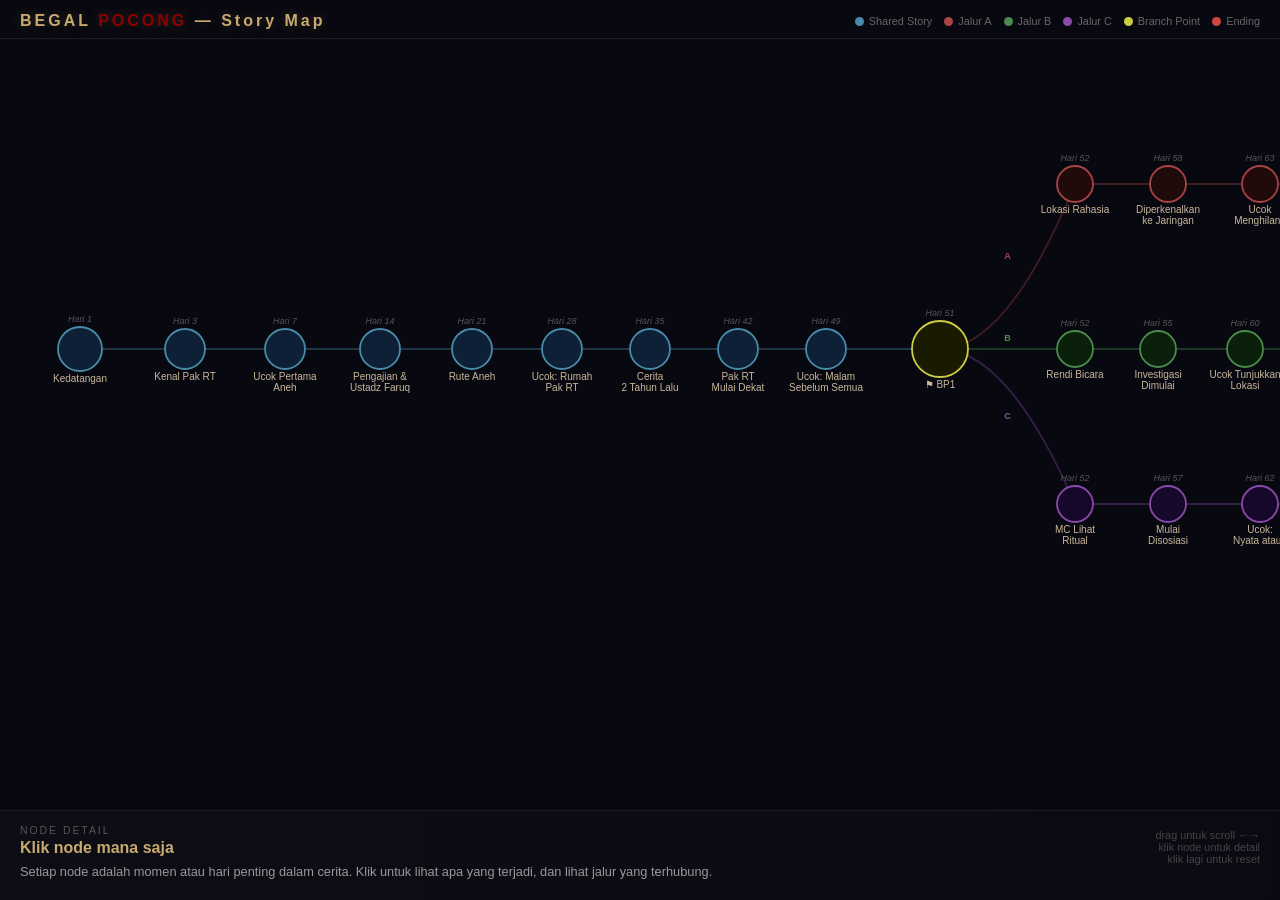
==== storymap.html @ 377015a4 "feat: add Cloudflare Pages deployment workflow and interactive story map documentation" ====
<!DOCTYPE html>
<html>
<head>
<meta charset="UTF-8">
<title>Begal Pocong — Story Map</title>
<style>
* { margin:0; padding:0; box-sizing:border-box; }
body {
  background:#080810;
  font-family:'Segoe UI',sans-serif;
  color:#e0d5c5;
  height:100vh;
  overflow:hidden;
  display:flex;
  flex-direction:column;
}

header {
  padding:12px 20px 8px;
  border-bottom:1px solid #1a1a2a;
  display:flex;
  align-items:center;
  justify-content:space-between;
  flex-shrink:0;
}
header h1 {
  font-size:1em;
  letter-spacing:3px;
  color:#c8a96e;
  text-shadow:0 0 12px #c8a96e44;
}
header h1 span { color:#8b0000; }

.legend {
  display:flex; gap:12px; flex-wrap:wrap;
}
.leg { display:flex; align-items:center; gap:5px; font-size:0.68em; color:#666; }
.leg-dot { width:9px; height:9px; border-radius:50%; }

#graph-area {
  flex:1;
  overflow:auto;
  position:relative;
  cursor:grab;
}
#graph-area:active { cursor:grabbing; }

svg {
  display:block;
  min-width:1600px;
  height:620px;
}

.node-group { cursor:pointer; }
.node-circle {
  transition: filter 0.15s;
}
.node-group:hover .node-circle {
  filter: brightness(1.5) drop-shadow(0 0 6px var(--nc));
}
.node-group.active .node-circle {
  filter: brightness(1.8) drop-shadow(0 0 14px var(--nc));
}
.node-group.dimmed .node-circle { opacity:0.15; }
.node-group.dimmed text { opacity:0.1; }

.node-label {
  font-size:10px;
  fill:#c8b89a;
  text-anchor:middle;
  pointer-events:none;
  transition:opacity 0.15s;
}
.node-day {
  font-size:9px;
  fill:#555;
  text-anchor:middle;
  pointer-events:none;
  font-style:italic;
  transition:opacity 0.15s;
}

.edge-line { transition: opacity 0.15s; }
.edge-line.dimmed  { opacity:0.05; }
.edge-line.highlight { opacity:1; }
.edge-line.normal  { opacity:0.35; }

.edge-label {
  font-size:9px;
  font-weight:bold;
  text-anchor:middle;
  transition:opacity 0.15s;
  pointer-events:none;
}
.edge-label.dimmed { opacity:0.05; }

#info {
  flex-shrink:0;
  background:linear-gradient(to right, #0d0d15, #0a0a12);
  border-top:1px solid #1a1a2a;
  padding:14px 20px;
  min-height:90px;
  display:grid;
  grid-template-columns:1fr auto;
  gap:10px;
  align-items:start;
}
#info-tag {
  font-size:0.65em;
  letter-spacing:2px;
  text-transform:uppercase;
  color:#555;
  margin-bottom:3px;
}
#info-title {
  font-size:1em;
  font-weight:bold;
  color:#c8a96e;
  margin-bottom:5px;
}
#info-desc {
  font-size:0.8em;
  color:#999;
  line-height:1.6;
  max-width:800px;
  white-space:pre-line;
}
#info-right {
  font-size:0.68em;
  color:#444;
  text-align:right;
  white-space:nowrap;
  padding-top:4px;
}
</style>
</head>
<body>

<header>
  <h1>BEGAL <span>POCONG</span> — Story Map</h1>
  <div class="legend">
    <div class="leg"><div class="leg-dot" style="background:#4a8aaa"></div>Shared Story</div>
    <div class="leg"><div class="leg-dot" style="background:#aa4444"></div>Jalur A</div>
    <div class="leg"><div class="leg-dot" style="background:#4a8a4a"></div>Jalur B</div>
    <div class="leg"><div class="leg-dot" style="background:#8a4aaa"></div>Jalur C</div>
    <div class="leg"><div class="leg-dot" style="background:#cccc44"></div>Branch Point</div>
    <div class="leg"><div class="leg-dot" style="background:#cc4444"></div>Ending</div>
  </div>
</header>

<div id="graph-area">
  <svg id="svg" viewBox="0 0 1600 620" preserveAspectRatio="xMidYMid meet"></svg>
</div>

<div id="info">
  <div>
    <div id="info-tag">Node Detail</div>
    <div id="info-title">Klik node mana saja</div>
    <div id="info-desc">Setiap node adalah momen atau hari penting dalam cerita. Klik untuk lihat apa yang terjadi, dan lihat jalur yang terhubung.</div>
  </div>
  <div id="info-right">drag untuk scroll ←→<br>klik node untuk detail<br>klik lagi untuk reset</div>
</div>

<script>
const NODES = [
  // ── SHARED ──
  { id:'d1',  x:80,  y:310, r:22, color:'#0d2035', stroke:'#4a8aaa', day:'Hari 1',  label:'Kedatangan', tag:'Shared',
    desc:'MC tiba di Desa Ngudilancur naik motor. Kontrakan sempit, tapi murah. Ucok langsung nyaman nongkrong di jendela. Desa terasa tenang — terlalu tenang untuk ukuran tempat yang punya nama seperti ini.' },
  { id:'d3',  x:185, y:310, r:20, color:'#0d2035', stroke:'#4a8aaa', day:'Hari 3',  label:'Kenal Pak RT', tag:'Shared',
    desc:'Pak RT datang berkunjung, ramah sekali. Bawa jajan. Nawarin kalau ada apa-apa bilang dia dulu. Ucok langsung ngumpet di bawah kasur waktu Pak RT masuk — pertama kalinya Ucok begitu. MC tidak ngeh.' },
  { id:'d7',  x:285, y:310, r:20, color:'#0d2035', stroke:'#4a8aaa', day:'Hari 7',  label:'Ucok Pertama\nAneh', tag:'Shared',
    desc:'Malam hari Ucok ngeong terus ke arah tembok sebelah barat. Tidak ada apa-apa di sana. MC ketuk tembok — kosong. Ucok berhenti ngeong, lalu balik manja seperti tidak ada yang terjadi.' },
  { id:'d14', x:380, y:310, r:20, color:'#0d2035', stroke:'#4a8aaa', day:'Hari 14', label:'Pengajian &\nUstadz Faruq', tag:'Shared',
    desc:'MC diajak Pak RT ke pengajian warga. Pertama kali ketemu Ustadz Faruq — suara tenang, pakaian rapi, semua orang hormat. MC tidak curiga sama sekali. Catatan: suhu ruangan terasa turun dua derajat tiap Ustadz Faruq berdiri.' },
  { id:'d21', x:472, y:310, r:20, color:'#0d2035', stroke:'#4a8aaa', day:'Hari 21', label:'Rute Aneh', tag:'Shared',
    desc:'Ada paket yang harus diantar ke ujung desa — jalan buntu yang tidak ada di aplikasi. Alamatnya nyata, tapi MC tidak ingat siapa yang membuka pintu. Ucok berdiri tegak waktu MC pulang, bulu naik separuh.' },
  { id:'d28', x:562, y:310, r:20, color:'#0d2035', stroke:'#4a8aaa', day:'Hari 28', label:'Ucok: Rumah\nPak RT', tag:'Shared',
    desc:'Pertama kalinya Ucok bulu berdiri penuh di depan rumah Pak RT. MC mau masuk, Ucok ngeong keras dan cakarin pintu. MC ketawa — "Ucok cemburu sama Pak RT kali." Tapi MC tidak jadi masuk hari itu.' },
  { id:'d35', x:650, y:310, r:20, color:'#0d2035', stroke:'#4a8aaa', day:'Hari 35', label:'Cerita\n2 Tahun Lalu', tag:'Shared',
    desc:'Warga tua di warung nyebut nama "Rendi" — katanya dia pergi mendadak dua tahun lalu setelah "lihat sesuatu." Tidak ada yang mau cerita lebih. MC iseng cari kontak Rendi lewat teman lama, dapat nomornya.' },
  { id:'d42', x:738, y:310, r:20, color:'#0d2035', stroke:'#4a8aaa', day:'Hari 42', label:'Pak RT\nMulai Dekat', tag:'Shared',
    desc:'Pak RT sering muncul "kebetulan" waktu MC lagi sendirian. Selalu ada alasan masuk akal. Nawarin bantuan, traktir makan. MC mulai nyaman — justru ini yang bahaya. Malam itu tidak ada bayangan Pak RT di bawah lampu.' },
  { id:'d49', x:826, y:310, r:20, color:'#0d2035', stroke:'#4a8aaa', day:'Hari 49', label:'Ucok: Malam\nSebelum Semua', tag:'Shared',
    desc:'Jam 2 pagi Ucok bangunin MC, ngeong ke arah luar jendela. MC lihat keluar — tidak ada apa-apa. Tapi ada bau keringat basi yang samar. Dan langkah berat yang menjauh. MC tutup jendela dan tidur lagi.' },

  // ── BP1 ──
  { id:'bp1', x:940, y:310, r:28, color:'#1a1a00', stroke:'#cccc44', day:'Hari 51', label:'⚑  BP1', tag:'Branch Point',
    desc:'Pak RT menghubungi MC malam-malam: "Ada yang perlu aku tunjukkan."\n\nTiga pilihan:\n[A] Ikut sekarang tanpa tanya\n[B] Bilang mau hubungi Rendi dulu\n[C] Bilang iya, tapi diam-diam ikuti dari jauh' },

  // ── JALUR A ──
  { id:'a52', x:1075, y:145, r:18, color:'#200a0a', stroke:'#aa4444', day:'Hari 52', label:'Lokasi Rahasia', tag:'Jalur A',
    desc:'Pak RT bawa MC ke bangunan tua di pinggir sawah. Di dalam ada beberapa warga yang MC tidak pernah lihat sebelumnya, dan Ustadz Faruq di pojok, sedang membaca sesuatu. MC dipersembahkan sebagai "calon baru."' },
  { id:'a58', x:1168, y:145, r:18, color:'#200a0a', stroke:'#aa4444', day:'Hari 58', label:'Diperkenalkan\nke Jaringan', tag:'Jalur A',
    desc:'MC mulai diajak rapat-rapat kecil. Informasinya dikasih sedikit-sedikit. Ucok semalam tidak mau masuk kamar. MC pikir kucing itu lagi ngambek — padahal Ucok sedang menunggu di luar selama 6 jam.' },
  { id:'a63', x:1260, y:145, r:18, color:'#200a0a', stroke:'#aa4444', day:'Hari 63', label:'Ucok\nMenghilang', tag:'Jalur A',
    desc:'MC pulang — Ucok tidak ada. Pintu sudah terkunci. Tidak ada bekas kabur. MC lapor Pak RT, Pak RT bilang "mungkin nyasar, nanti ketemu." Senyumannya tidak sampai ke mata.' },
  { id:'bp2a', x:1355, y:145, r:24, color:'#1a0a00', stroke:'#cc8822', day:'Hari 67', label:'⚑  BP2-A', tag:'Branch Point',
    desc:'Ustadz Faruq minta MC hadir di "acara malam ini." Rendi menghubungi di waktu yang sama — bilang jangan pergi ke mana pun.\n\nTiga pilihan:\n[B1] Kabur sekarang\n[B2] Hadapi Ustadz Faruq\n[B4] Abaikan Rendi, pergi ke acara' },

  // ── JALUR B ──
  { id:'b52', x:1075, y:310, r:18, color:'#0a200a', stroke:'#4a8a4a', day:'Hari 52', label:'Rendi Bicara', tag:'Jalur B',
    desc:'Rendi mau cerita — tapi tidak lewat telepon. Minta ketemu di luar desa. MC berangkat dini hari, naik motor. Rendi tampak kurus dan gelisah. "Kamu harus hati-hati sama Pak RT dan ustadz itu."' },
  { id:'b55', x:1158, y:310, r:18, color:'#0a200a', stroke:'#4a8a4a', day:'Hari 55', label:'Investigasi\nDimulai', tag:'Jalur B',
    desc:'Rendi dan MC mulai kumpulkan bukti secara diam-diam. Ucok mulai ngeong ke arah tertentu tiap malam — MC sekarang mulai catat arahnya. Ada pola. Ada lokasi yang selalu sama.' },
  { id:'b60', x:1245, y:310, r:18, color:'#0a200a', stroke:'#4a8a4a', day:'Hari 60', label:'Ucok Tunjukkan\nLokasi', tag:'Jalur B',
    desc:'Ucok kabur tengah malam. MC ikutin — Ucok berhenti di depan gudang di balik masjid lama. Di dalam ada dokumen, foto warga yang "menghilang," ada nama-nama. Ini bukan pesugihan biasa.' },
  { id:'b64', x:1330, y:310, r:18, color:'#0a200a', stroke:'#4a8a4a', day:'Hari 64', label:'Bukti\nTerkumpul', tag:'Jalur B',
    desc:'Rendi dan MC punya cukup untuk dibawa ke luar desa. Tapi mereka tahu kalau ketahuan, tidak akan ada kesempatan kedua. Rencana tersusun. Ucok duduk anteng di atas tumpukan dokumen seolah ikut jaga.' },
  { id:'bp2b', x:1420, y:310, r:24, color:'#001a00', stroke:'#44cc44', day:'Hari 67', label:'⚑  BP2-B', tag:'Branch Point',
    desc:'Malam eksekusi rencana. Ada yang tahu — seseorang bocorkan ke Pak RT. Waktu sangat sempit.\n\nDua pilihan:\n[B1] Kabur sekarang bawa bukti\n[B2] Hadapi Ustadz Faruq langsung' },

  // ── JALUR C ──
  { id:'c52', x:1075, y:465, r:18, color:'#15082a', stroke:'#8a4aaa', day:'Hari 52', label:'MC Lihat\nRitual', tag:'Jalur C',
    desc:'MC mengintip dari balik pohon. Yang dilihat: sebuah ritual yang tidak bisa MC deskripsikan dengan kata-kata yang dia punya. MC pulang. Tidak bisa tidur. Tidak bisa makan. Tidak bisa cerita ke siapapun.' },
  { id:'c57', x:1168, y:465, r:18, color:'#15082a', stroke:'#8a4aaa', day:'Hari 57', label:'Mulai\nDisosiasi', tag:'Jalur C',
    desc:'MC mulai ragu ingatan sendiri. Apakah benar-benar lihat itu? Beberapa detail berubah tiap diingat. Ucok masih ada — atau sudah dua hari tidak lihat Ucok? MC tidak yakin. Cek mangkuk makan Ucok: kosong dan bersih. Siapa yang bersihkan?' },
  { id:'c62', x:1260, y:465, r:18, color:'#15082a', stroke:'#8a4aaa', day:'Hari 62', label:'Ucok:\nNyata atau?', tag:'Jalur C',
    desc:'MC lihat Ucok di atas lemari. Pergi ambil makan. Kembali — Ucok tidak ada. Tidak ada jejak turun. Mangkuk belum disentuh. MC duduk di lantai selama dua jam. Mulai tidak bisa bedain mana yang terjadi dan mana yang dibayangkan.' },
  { id:'bp2c', x:1355, y:465, r:24, color:'#1a0028', stroke:'#9944cc', day:'Hari 67', label:'⚑  BP2-C', tag:'Branch Point',
    desc:'Ada yang ketuk pintu malam itu. Suara Pak RT. Atau bukan? MC tidak bisa pastikan.\n\nSatu pilihan:\n[B3] Freeze — tidak bisa bergerak sama sekali' },

  // ── ENDINGS ──
  { id:'end_bad1',   x:1505, y:80,  r:22, color:'#330000', stroke:'#ff4444', day:'Bad Ending 1',  label:'Terjebak\n(A→B1)', tag:'Bad Ending',
    desc:'MC kabur tapi Pak RT sudah antisipasi semua jalur keluar. MC tidak pernah terlihat lagi di desa. Ucok ditemukan warga tiga hari kemudian — sendirian di depan kontrakan yang sudah dikunci dari luar.' },
  { id:'end_bad2',   x:1505, y:210, r:22, color:'#330000', stroke:'#ff4444', day:'Bad Ending 2',  label:'Konfrontasi\nGagal (A→B2)', tag:'Bad Ending',
    desc:'MC datangi Ustadz Faruq langsung tanpa bukti, tanpa backing. Ustadz Faruq tetap tenang — bahkan tersenyum. Tiga hari kemudian, warga desa percaya MC yang gila. MC dipulangkan ke Medan dalam kondisi yang tidak bisa dijelaskan.' },
  { id:'end_sesat',  x:1505, y:340, r:22, color:'#1a0028', stroke:'#cc22cc', day:'Sesat Ending',  label:'Direkrut\n(A→B4)', tag:'Sesat Ending',
    desc:'MC mengabaikan Rendi dan hadir di acara Ustadz Faruq. Malam itu MC resmi jadi bagian dari jaringan pesugihan — secara sukarela, atau sudah tidak bisa bedakan mana paksaan mana kemauan sendiri. Ucok tidak ditemukan. Selamanya.' },
  { id:'end_secret', x:1505, y:280, r:22, color:'#002200', stroke:'#22cc44', day:'Secret Ending', label:'Kabur Bersama\nRendi (B→B1)', tag:'Secret Ending',
    desc:'Rendi dan MC kabur membawa bukti ke luar desa sebelum fajar. Ustadz Faruq tidak bisa disentuh hukum secara langsung — tapi namanya mulai beredar di media daerah. Ending terbuka. Pahit, tapi ada lubang cahaya.' },
  { id:'end_true',   x:1505, y:400, r:22, color:'#002200', stroke:'#44ff66', day:'True Ending',   label:'Kebenaran\nTerungkap (B→B2)', tag:'True Ending',
    desc:'Dengan bukti yang Ucok tunjukkan dan rencana Rendi, MC konfrontasi Ustadz Faruq di depan warga. Pesugihan terbongkar penuh. Ustadz Faruq ditangkap. Pak RT kabur tapi tidak jauh. Desa Ngudilancur akhirnya bernapas.' },
  { id:'end_skizo',  x:1505, y:480, r:22, color:'#100020', stroke:'#9944cc', day:'Skizo Ending',  label:'Runtuh\n(C→B3)', tag:'Skizo Ending',
    desc:'MC freeze total. Tidak bisa membuka pintu, tidak bisa berteriak, tidak bisa memutuskan. Realitas runtuh dari dalam. Kita tidak pernah tahu apa yang sebenarnya terjadi malam itu — dan mungkin MC juga tidak. Ending paling psikologis, tanpa resolusi.' },
];

const EDGES = [
  // Shared trunk
  {from:'d1',   to:'d3',        color:'#4a8aaa', label:''},
  {from:'d3',   to:'d7',        color:'#4a8aaa', label:''},
  {from:'d7',   to:'d14',       color:'#4a8aaa', label:''},
  {from:'d14',  to:'d21',       color:'#4a8aaa', label:''},
  {from:'d21',  to:'d28',       color:'#4a8aaa', label:''},
  {from:'d28',  to:'d35',       color:'#4a8aaa', label:''},
  {from:'d35',  to:'d42',       color:'#4a8aaa', label:''},
  {from:'d42',  to:'d49',       color:'#4a8aaa', label:''},
  {from:'d49',  to:'bp1',       color:'#4a8aaa', label:''},
  // BP1 branches
  {from:'bp1',  to:'a52',       color:'#aa4444', label:'A'},
  {from:'bp1',  to:'b52',       color:'#4a8a4a', label:'B'},
  {from:'bp1',  to:'c52',       color:'#8a4aaa', label:'C'},
  // Jalur A
  {from:'a52',  to:'a58',       color:'#aa4444', label:''},
  {from:'a58',  to:'a63',       color:'#aa4444', label:''},
  {from:'a63',  to:'bp2a',      color:'#aa4444', label:''},
  // Jalur B
  {from:'b52',  to:'b55',       color:'#4a8a4a', label:''},
  {from:'b55',  to:'b60',       color:'#4a8a4a', label:''},
  {from:'b60',  to:'b64',       color:'#4a8a4a', label:''},
  {from:'b64',  to:'bp2b',      color:'#4a8a4a', label:''},
  // Jalur C
  {from:'c52',  to:'c57',       color:'#8a4aaa', label:''},
  {from:'c57',  to:'c62',       color:'#8a4aaa', label:''},
  {from:'c62',  to:'bp2c',      color:'#8a4aaa', label:''},
  // Endings A
  {from:'bp2a', to:'end_bad1',  color:'#ff4444', label:'B1'},
  {from:'bp2a', to:'end_bad2',  color:'#ff4444', label:'B2'},
  {from:'bp2a', to:'end_sesat', color:'#cc22cc', label:'B4'},
  // Endings B
  {from:'bp2b', to:'end_secret',color:'#22cc44', label:'B1'},
  {from:'bp2b', to:'end_true',  color:'#44ff66', label:'B2'},
  // Ending C
  {from:'bp2c', to:'end_skizo', color:'#9944cc', label:'B3'},
];

// ── RENDER ────────────────────────────────────────────────────────────────
const NS = 'http://www.w3.org/2000/svg';
const svg = document.getElementById('svg');
const nodeMap = {};
NODES.forEach(n => nodeMap[n.id] = n);

function el(tag, attrs={}) {
  const e = document.createElementNS(NS, tag);
  for(const [k,v] of Object.entries(attrs)) e.setAttribute(k,v);
  return e;
}

// Arrow markers
const defs = el('defs');
[...new Set(EDGES.map(e=>e.color))].forEach(c => {
  const id = 'mk'+c.replace(/[^0-9a-f]/gi,'');
  const mk = el('marker',{id,markerWidth:7,markerHeight:5,refX:5,refY:2.5,orient:'auto'});
  mk.appendChild(el('polygon',{points:'0 0, 7 2.5, 0 5',fill:c}));
  defs.appendChild(mk);
});
svg.appendChild(defs);

// Edges
const edgeG = el('g');
const edgeEls = {};
EDGES.forEach(edge => {
  const A = nodeMap[edge.from], B = nodeMap[edge.to];
  if(!A||!B) return;
  const mid = 'mk'+edge.color.replace(/[^0-9a-f]/gi,'');
  const g = el('g');
  const mx = (A.x+B.x)/2;
  const d = `M${A.x},${A.y} Q${mx},${A.y} ${B.x},${B.y}`;
  const path = el('path',{d,fill:'none',stroke:edge.color,'stroke-width':1.8,'marker-end':`url(#${mid})`});
  path.classList.add('edge-line','normal');
  g.appendChild(path);
  let lbl = null;
  if(edge.label) {
    lbl = el('text',{x:(A.x+B.x)/2,y:(A.y+B.y)/2-8,fill:edge.color});
    lbl.classList.add('edge-label');
    lbl.textContent = edge.label;
    g.appendChild(lbl);
  }
  edgeG.appendChild(g);
  edgeEls[edge.from+'>'+edge.to] = {path,lbl};
});
svg.appendChild(edgeG);

// Nodes
const nodeG = el('g');
const nodeEls = {};
NODES.forEach(n => {
  const g = el('g');
  g.classList.add('node-group');
  g.style.setProperty('--nc', n.stroke);
  g.dataset.id = n.id;

  const circle = el('circle',{cx:n.x,cy:n.y,r:n.r,fill:n.color,stroke:n.stroke,'stroke-width':1.8});
  circle.classList.add('node-circle');
  g.appendChild(circle);

  const dayT = el('text',{x:n.x,y:n.y-n.r-5});
  dayT.classList.add('node-day');
  dayT.textContent = n.day;
  g.appendChild(dayT);

  n.label.split('\n').forEach((line,i) => {
    const t = el('text',{x:n.x,y:n.y+n.r+11+i*11});
    t.classList.add('node-label');
    t.textContent = line;
    g.appendChild(t);
  });

  g.addEventListener('click', () => onNodeClick(n));
  nodeG.appendChild(g);
  nodeEls[n.id] = g;
});
svg.appendChild(nodeG);

// ── INTERACTION ──────────────────────────────────────────────────────────
let activeId = null;

function getReachable(id) {
  const nodes = new Set([id]), edges = new Set();
  function goUp(nid) {
    EDGES.forEach(e => { if(e.to===nid && !nodes.has(e.from)) { nodes.add(e.from); edges.add(e.from+'>'+e.to); goUp(e.from); }});
  }
  function goDown(nid) {
    EDGES.forEach(e => { if(e.from===nid && !nodes.has(e.to)) { nodes.add(e.to); edges.add(e.from+'>'+e.to); goDown(e.to); }});
  }
  goUp(id); goDown(id);
  return {nodes, edges};
}

function resetAll() {
  Object.values(nodeEls).forEach(g => g.classList.remove('active','dimmed'));
  Object.values(edgeEls).forEach(({path,lbl}) => {
    path.classList.remove('dimmed','highlight'); path.classList.add('normal');
    if(lbl) lbl.classList.remove('dimmed');
  });
}

function onNodeClick(n) {
  if(activeId === n.id) {
    activeId = null; resetAll();
    document.getElementById('info-tag').textContent = 'Node Detail';
    document.getElementById('info-title').textContent = 'Klik node mana saja';
    document.getElementById('info-desc').textContent = 'Setiap node adalah momen atau hari penting dalam cerita. Klik untuk lihat apa yang terjadi, dan lihat jalur yang terhubung.';
    return;
  }
  activeId = n.id;
  const {nodes:rn, edges:re} = getReachable(n.id);
  Object.entries(nodeEls).forEach(([id,g]) => {
    g.classList.remove('active','dimmed');
    if(id===n.id) g.classList.add('active');
    else if(!rn.has(id)) g.classList.add('dimmed');
  });
  Object.entries(edgeEls).forEach(([key,{path,lbl}]) => {
    path.classList.remove('normal','dimmed','highlight');
    path.classList.add(re.has(key)?'highlight':'dimmed');
    if(lbl) { lbl.classList.remove('dimmed'); if(!re.has(key)) lbl.classList.add('dimmed'); }
  });
  document.getElementById('info-tag').textContent = n.tag;
  document.getElementById('info-title').textContent = `${n.day} — ${n.label.replace('\n',' ')}`;
  document.getElementById('info-desc').textContent = n.desc;
}

// ── DRAG TO SCROLL ────────────────────────────────────────────────────────
const area = document.getElementById('graph-area');
let drag=false, sx=0, ss=0;
area.addEventListener('mousedown', e => { drag=true; sx=e.clientX; ss=area.scrollLeft; area.style.cursor='grabbing'; });
window.addEventListener('mousemove', e => { if(drag) area.scrollLeft = ss-(e.clientX-sx); });
window.addEventListener('mouseup', () => { drag=false; area.style.cursor='grab'; });
</script>
</body>
</html>
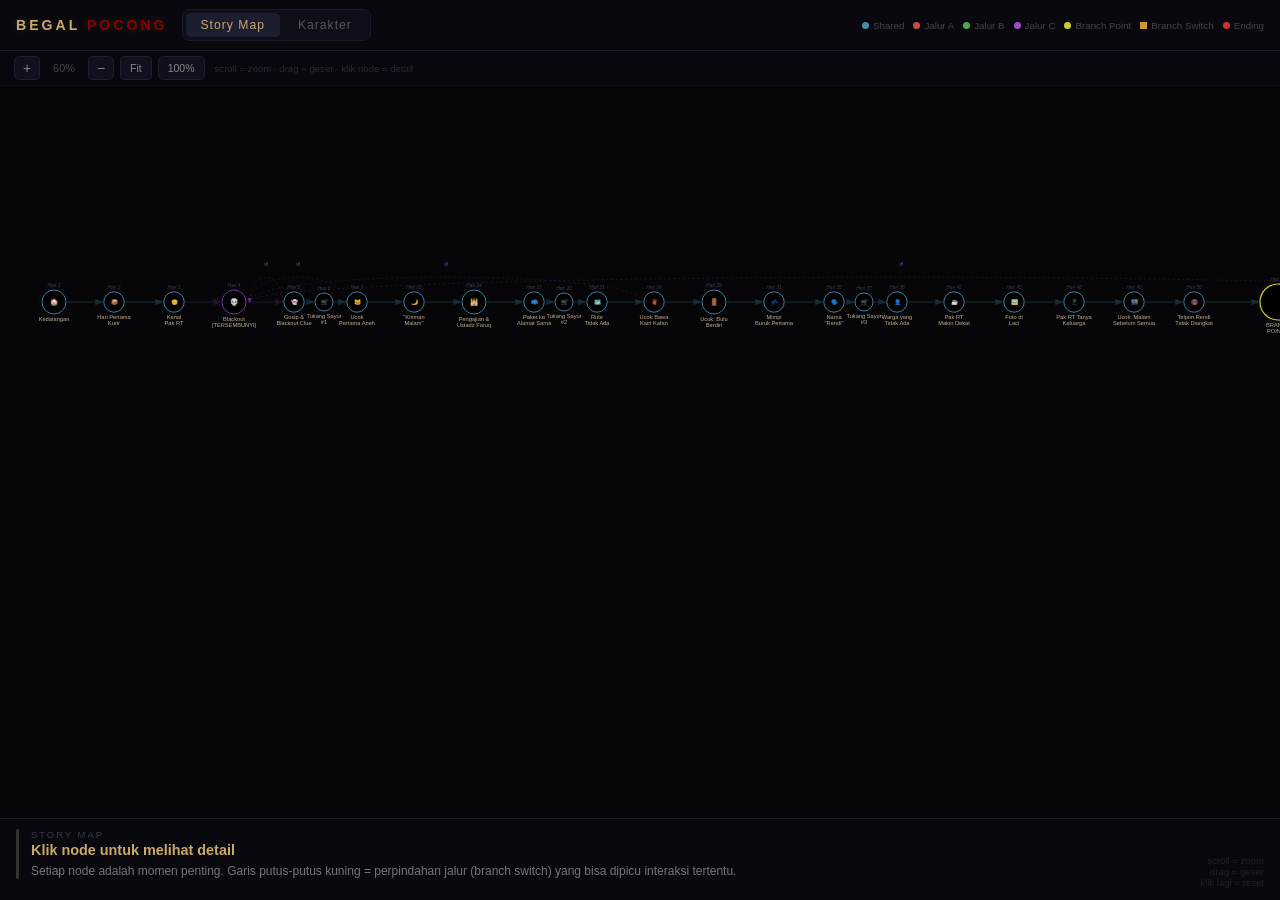
==== commit fe9d0564: "feat: add Cloudflare deployment workflow and overhaul storymap UI with multi-view support" ====
--- a/storymap.html
+++ b/storymap.html
@@ -1,410 +1,642 @@
 <!DOCTYPE html>
-<html>
+<html lang="id">
 <head>
 <meta charset="UTF-8">
 <title>Begal Pocong — Story Map</title>
 <style>
-* { margin:0; padding:0; box-sizing:border-box; }
-body {
-  background:#080810;
-  font-family:'Segoe UI',sans-serif;
-  color:#e0d5c5;
-  height:100vh;
-  overflow:hidden;
-  display:flex;
-  flex-direction:column;
-}
-
-header {
-  padding:12px 20px 8px;
-  border-bottom:1px solid #1a1a2a;
-  display:flex;
-  align-items:center;
-  justify-content:space-between;
-  flex-shrink:0;
-}
-header h1 {
-  font-size:1em;
-  letter-spacing:3px;
-  color:#c8a96e;
-  text-shadow:0 0 12px #c8a96e44;
-}
-header h1 span { color:#8b0000; }
-
-.legend {
-  display:flex; gap:12px; flex-wrap:wrap;
-}
-.leg { display:flex; align-items:center; gap:5px; font-size:0.68em; color:#666; }
-.leg-dot { width:9px; height:9px; border-radius:50%; }
-
-#graph-area {
-  flex:1;
-  overflow:auto;
-  position:relative;
-  cursor:grab;
-}
-#graph-area:active { cursor:grabbing; }
-
-svg {
-  display:block;
-  min-width:1600px;
-  height:620px;
-}
-
-.node-group { cursor:pointer; }
-.node-circle {
-  transition: filter 0.15s;
-}
-.node-group:hover .node-circle {
-  filter: brightness(1.5) drop-shadow(0 0 6px var(--nc));
-}
-.node-group.active .node-circle {
-  filter: brightness(1.8) drop-shadow(0 0 14px var(--nc));
-}
-.node-group.dimmed .node-circle { opacity:0.15; }
-.node-group.dimmed text { opacity:0.1; }
-
-.node-label {
-  font-size:10px;
-  fill:#c8b89a;
-  text-anchor:middle;
-  pointer-events:none;
-  transition:opacity 0.15s;
-}
-.node-day {
-  font-size:9px;
-  fill:#555;
-  text-anchor:middle;
-  pointer-events:none;
-  font-style:italic;
-  transition:opacity 0.15s;
-}
-
-.edge-line { transition: opacity 0.15s; }
-.edge-line.dimmed  { opacity:0.05; }
-.edge-line.highlight { opacity:1; }
-.edge-line.normal  { opacity:0.35; }
-
-.edge-label {
-  font-size:9px;
-  font-weight:bold;
-  text-anchor:middle;
-  transition:opacity 0.15s;
-  pointer-events:none;
-}
-.edge-label.dimmed { opacity:0.05; }
-
-#info {
-  flex-shrink:0;
-  background:linear-gradient(to right, #0d0d15, #0a0a12);
-  border-top:1px solid #1a1a2a;
-  padding:14px 20px;
-  min-height:90px;
-  display:grid;
-  grid-template-columns:1fr auto;
-  gap:10px;
-  align-items:start;
-}
-#info-tag {
-  font-size:0.65em;
-  letter-spacing:2px;
-  text-transform:uppercase;
-  color:#555;
-  margin-bottom:3px;
-}
-#info-title {
-  font-size:1em;
-  font-weight:bold;
-  color:#c8a96e;
-  margin-bottom:5px;
-}
-#info-desc {
-  font-size:0.8em;
-  color:#999;
-  line-height:1.6;
-  max-width:800px;
-  white-space:pre-line;
-}
-#info-right {
-  font-size:0.68em;
-  color:#444;
-  text-align:right;
-  white-space:nowrap;
-  padding-top:4px;
-}
+*{margin:0;padding:0;box-sizing:border-box;}
+:root{
+  --bg:#060609;--bg2:#0a0a10;--border:#1a1a28;
+  --gold:#c8a96e;--red:#8b0000;--text:#e0d5c5;--muted:#555;
+}
+body{background:var(--bg);font-family:'Segoe UI',sans-serif;color:var(--text);height:100vh;overflow:hidden;display:flex;flex-direction:column;}
+
+/* HEADER */
+header{display:flex;align-items:center;gap:14px;padding:9px 16px;border-bottom:1px solid var(--border);flex-shrink:0;background:#08080e;}
+#brand{font-size:.88em;letter-spacing:3px;font-weight:bold;white-space:nowrap;color:var(--gold);text-shadow:0 0 10px #c8a96e33;}
+#brand span{color:var(--red);}
+#tabs{display:flex;gap:3px;background:#0e0e18;border:1px solid var(--border);border-radius:7px;padding:3px;}
+.tab{padding:5px 15px;border:none;background:transparent;color:var(--muted);cursor:pointer;border-radius:5px;font-size:.76em;letter-spacing:1px;transition:all .15s;font-family:inherit;}
+.tab:hover{color:var(--text);}
+.tab.active{background:#1d1d30;color:var(--gold);}
+#legend{display:flex;gap:9px;flex-wrap:wrap;margin-left:auto;}
+.leg{display:flex;align-items:center;gap:4px;font-size:.61em;color:#444;white-space:nowrap;}
+.leg-dot{width:7px;height:7px;border-radius:50%;flex-shrink:0;}
+
+/* ZOOM BAR */
+#zoom-bar{display:flex;align-items:center;gap:6px;padding:5px 14px;border-bottom:1px solid #0f0f1e;flex-shrink:0;background:#07070d;}
+.zb{width:26px;height:24px;border:1px solid #1e1e30;background:#0f0f1e;color:#888;border-radius:5px;cursor:pointer;font-size:14px;display:flex;align-items:center;justify-content:center;transition:all .12s;font-family:inherit;}
+.zb:hover{background:#1a1a2c;color:var(--gold);}
+.zb.wide{width:auto;padding:0 9px;font-size:10.5px;}
+#zoom-pct{font-size:.68em;color:#444;min-width:36px;text-align:center;}
+#zoom-hint{font-size:.6em;color:#2a2a3a;margin-left:4px;}
+
+/* VIEWS */
+#view-map{display:flex;flex-direction:column;flex:1;overflow:hidden;}
+#view-chars{display:none;flex-direction:column;flex:1;overflow:hidden;}
+
+/* GRAPH */
+#graph-area{flex:1;overflow:auto;cursor:grab;user-select:none;position:relative;}
+#graph-area:active{cursor:grabbing;}
+#scroll-content{position:relative;}
+#svg{position:absolute;top:0;left:0;transform-origin:0 0;}
+
+/* NODES */
+.node-group{cursor:pointer;}
+.node-bg{transition:filter .14s;}
+.node-group:hover .node-bg{filter:brightness(1.7) drop-shadow(0 0 7px var(--nc));}
+.node-group.active .node-bg{filter:brightness(2.2) drop-shadow(0 0 14px var(--nc));}
+.node-group.dimmed{opacity:.07;pointer-events:none;}
+.node-lbl{font-size:9.5px;fill:#bfae90;text-anchor:middle;pointer-events:none;}
+.node-day{font-size:8px;fill:#3d3d54;text-anchor:middle;pointer-events:none;font-style:italic;}
+.node-icon{text-anchor:middle;dominant-baseline:middle;pointer-events:none;}
+
+/* EDGES */
+.e-path{transition:opacity .14s;}
+.e-path.normal{opacity:.28;}
+.e-path.highlight{opacity:1;}
+.e-path.dimmed{opacity:.04;}
+.e-lbl{font-size:8.5px;font-weight:bold;text-anchor:middle;pointer-events:none;}
+.e-lbl.dimmed{opacity:.04;}
+/* cross-branch edges */
+.e-cross{stroke-dasharray:5,4;opacity:.45;cursor:pointer;}
+.e-cross.highlight{opacity:.9;}
+.e-cross.dimmed{opacity:.03;}
+/* rewind/retroactive edges to blackout */
+.e-rewind{stroke-dasharray:3,5;opacity:.3;cursor:pointer;}
+.e-rewind.highlight{opacity:.8;}
+.e-rewind.dimmed{opacity:.03;}
+
+/* INFO PANEL */
+#info-panel{flex-shrink:0;background:#08080e;border-top:1px solid var(--border);padding:10px 16px 12px;display:flex;gap:12px;align-items:flex-start;min-height:82px;}
+#info-accent{width:3px;border-radius:3px;min-height:50px;flex-shrink:0;background:var(--accent,#333);transition:background .2s;}
+#info-body{flex:1;min-width:0;}
+#info-tag{font-size:.59em;letter-spacing:2px;text-transform:uppercase;color:#3a3a4a;margin-bottom:2px;}
+#info-title{font-size:.9em;font-weight:bold;color:var(--gold);margin-bottom:4px;}
+#info-desc{font-size:.75em;color:#777;line-height:1.65;white-space:pre-line;}
+#info-tip{font-size:.6em;color:#222;white-space:nowrap;text-align:right;align-self:flex-end;}
+
+/* ── CHARACTER PAGE ─────────────────────────── */
+#char-header-bar{
+  display:flex;align-items:center;justify-content:space-between;
+  padding:14px 24px 12px;border-bottom:1px solid var(--border);
+  flex-shrink:0;background:#08080e;
+}
+#char-header-bar h2{font-size:.88em;letter-spacing:3px;color:var(--gold);text-transform:uppercase;}
+#char-header-bar p{font-size:.65em;color:#3a3a4a;letter-spacing:1px;}
+#char-scroll{flex:1;overflow-y:auto;padding:20px 24px;}
+#char-grid{display:grid;grid-template-columns:repeat(auto-fill,minmax(290px,1fr));gap:14px;max-width:1100px;}
+
+.char-card{background:#0b0b15;border:1px solid #181826;border-radius:9px;overflow:hidden;}
+.char-card:hover{border-color:#252538;}
+.char-top{display:flex;align-items:center;gap:12px;padding:14px 16px 10px;border-bottom:1px solid #101020;}
+.char-av{width:48px;height:48px;border-radius:50%;display:flex;align-items:center;justify-content:center;font-size:22px;flex-shrink:0;border:1.5px solid;}
+.char-name{font-size:.9em;font-weight:bold;color:var(--text);margin-bottom:3px;}
+.char-role{font-size:.58em;letter-spacing:1.5px;text-transform:uppercase;padding:2px 7px;border-radius:4px;display:inline-block;}
+.char-body{padding:12px 16px 14px;}
+.char-teaser{font-size:.75em;color:#777;line-height:1.6;margin-bottom:0;}
+.char-note{font-size:.67em;color:#484858;font-style:italic;background:#0e0e1a;border-radius:5px;padding:6px 9px;margin:10px 0 0;border-left:2px solid #252538;}
+
+/* Spoiler — all chars */
+.spoiler-wrap{margin-top:12px;}
+.spoiler-content{font-size:.74em;color:#666;line-height:1.65;filter:blur(5px);user-select:none;pointer-events:none;transition:filter .35s;}
+.spoiler-content.on{filter:none;pointer-events:auto;user-select:text;color:#888;}
+.spoiler-btn{display:flex;align-items:center;gap:5px;margin-top:9px;padding:5px 11px;background:#0f0f1e;border:1px solid #1e1e30;border-radius:5px;color:#555;cursor:pointer;font-size:.7em;font-family:inherit;transition:all .13s;letter-spacing:.4px;}
+.spoiler-btn:hover{background:#181828;color:#999;border-color:#2a2a44;}
+/* Role badge hides until spoiler opened */
+.char-role-public{}
+.char-role-spoiler{display:none;}
+.spoiler-open .char-role-public{display:none;}
+.spoiler-open .char-role-spoiler{display:inline-block;}
+/* mystery card */
+.char-card.mystery{border-color:#2a1a3a;}
+.char-card.mystery .char-top{border-bottom-color:#1e1030;}
 </style>
 </head>
 <body>
 
 <header>
-  <h1>BEGAL <span>POCONG</span> — Story Map</h1>
-  <div class="legend">
-    <div class="leg"><div class="leg-dot" style="background:#4a8aaa"></div>Shared Story</div>
-    <div class="leg"><div class="leg-dot" style="background:#aa4444"></div>Jalur A</div>
-    <div class="leg"><div class="leg-dot" style="background:#4a8a4a"></div>Jalur B</div>
-    <div class="leg"><div class="leg-dot" style="background:#8a4aaa"></div>Jalur C</div>
-    <div class="leg"><div class="leg-dot" style="background:#cccc44"></div>Branch Point</div>
-    <div class="leg"><div class="leg-dot" style="background:#cc4444"></div>Ending</div>
+  <div id="brand">BEGAL <span>POCONG</span></div>
+  <div id="tabs">
+    <button class="tab active" onclick="showView('map')">Story Map</button>
+    <button class="tab" onclick="showView('chars')">Karakter</button>
+  </div>
+  <div id="legend">
+    <div class="leg"><div class="leg-dot" style="background:#4a8aaa"></div>Shared</div>
+    <div class="leg"><div class="leg-dot" style="background:#c84a4a"></div>Jalur A</div>
+    <div class="leg"><div class="leg-dot" style="background:#4aaa4a"></div>Jalur B</div>
+    <div class="leg"><div class="leg-dot" style="background:#a04acc"></div>Jalur C</div>
+    <div class="leg"><div class="leg-dot" style="background:#cccc33"></div>Branch Point</div>
+    <div class="leg"><div class="leg-dot" style="background:#cc9933;border-radius:0"></div>Branch Switch</div>
+    <div class="leg"><div class="leg-dot" style="background:#cc3333"></div>Ending</div>
   </div>
 </header>
 
-<div id="graph-area">
-  <svg id="svg" viewBox="0 0 1600 620" preserveAspectRatio="xMidYMid meet"></svg>
+<!-- ══ VIEW: STORY MAP ══ -->
+<div id="view-map">
+  <div id="zoom-bar">
+    <button class="zb" onclick="changeZoom(1.2)">+</button>
+    <span id="zoom-pct">60%</span>
+    <button class="zb" onclick="changeZoom(0.83)">−</button>
+    <button class="zb wide" onclick="fitZoom()">Fit</button>
+    <button class="zb wide" onclick="setZoom(1)">100%</button>
+    <span id="zoom-hint">scroll = zoom · drag = geser · klik node = detail</span>
+  </div>
+  <div id="graph-area">
+    <div id="scroll-content">
+      <svg id="svg" xmlns="http://www.w3.org/2000/svg"></svg>
+    </div>
+  </div>
+  <div id="info-panel">
+    <div id="info-accent"></div>
+    <div id="info-body">
+      <div id="info-tag">Story Map</div>
+      <div id="info-title">Klik node untuk melihat detail</div>
+      <div id="info-desc">Setiap node adalah momen penting. Garis putus-putus kuning = perpindahan jalur (branch switch) yang bisa dipicu interaksi tertentu.</div>
+    </div>
+    <div id="info-tip">scroll = zoom<br>drag = geser<br>klik lagi = reset</div>
+  </div>
 </div>
 
-<div id="info">
-  <div>
-    <div id="info-tag">Node Detail</div>
-    <div id="info-title">Klik node mana saja</div>
-    <div id="info-desc">Setiap node adalah momen atau hari penting dalam cerita. Klik untuk lihat apa yang terjadi, dan lihat jalur yang terhubung.</div>
+<!-- ══ VIEW: KARAKTER ══ -->
+<div id="view-chars">
+  <div id="char-header-bar">
+    <div>
+      <h2>Karakter</h2>
+      <p>Desa Ngudilancur · Jawa Timur</p>
+    </div>
+    <div style="font-size:.62em;color:#2a2a3a;text-align:right;">Klik "Lihat Spoiler" untuk buka info tersembunyi</div>
   </div>
-  <div id="info-right">drag untuk scroll ←→<br>klik node untuk detail<br>klik lagi untuk reset</div>
+  <div id="char-scroll">
+    <div id="char-grid"></div>
+  </div>
 </div>
 
 <script>
-const NODES = [
+// ══════════════════════════════════════════════════════════
+// VIEW SWITCH
+// ══════════════════════════════════════════════════════════
+function showView(v){
+  document.getElementById('view-map').style.display   = v==='map'   ? 'flex':'none';
+  document.getElementById('view-chars').style.display = v==='chars' ? 'flex':'none';
+  document.querySelectorAll('.tab').forEach((t,i)=>t.classList.toggle('active',(i===0&&v==='map')||(i===1&&v==='chars')));
+}
+
+// ══════════════════════════════════════════════════════════
+// CHARACTER DATA
+// ══════════════════════════════════════════════════════════
+const CHARS = [
+  {
+    id:'mc',
+    name:'MC', av:'🧍', ab:'#08182a', abr:'#4a8aaa',
+    rolePublic:'Protagonis',     rpC:'#1a2a40', rpT:'#4a8aaa',
+    roleSpoiler:'Protagonis',    rsC:'#1a2a40', rsT:'#4a8aaa',
+    teaser:'Perantau dari Medan, kerja kurir di Desa Ngudilancur. Tidak punya koneksi di desa, tidak ada yang tahu keberadaannya — persis profil yang dicari jaringan pesugihan.',
+    note:null,
+    spoilerText:'MC tidak pernah punya nama — selalu dipanggil "Mas" oleh warga.\n\nSejak Hari 4, MC mengalami blackout periodik yang tidak pernah dia pertanyakan serius. Dia tidak tahu bahwa selama blackout itu, ada yang memakai tubuhnya — Wahyu, korban kultus sebelumnya.\n\nBergantung pada pilihan, MC bisa selamat, terjebak, bergabung dengan pesugihan, atau kehilangan nalarnya sendiri. Di satu jalur, MC pulang ke Medan dengan Ucok di carrier. Di jalur lain, MC tidak pernah meninggalkan desa.'
+  },
+  {
+    id:'ucok',
+    name:'Ucok', av:'🐱', ab:'#141408', abr:'#888833',
+    rolePublic:'Kucing MC',         rpC:'#1e1e08', rpT:'#999933',
+    roleSpoiler:'Detektor Supernatural', rsC:'#252500', rsT:'#cccc33',
+    teaser:'Kucing peliharaan MC dari Medan. Terlihat biasa dan manja — tapi Ucok adalah satu-satunya karakter yang tidak pernah salah membaca situasi di seluruh game.',
+    note:'Perhatikan Ucok di setiap scene. Kalau Ucok aneh, sesuatu memang tidak beres.',
+    spoilerText:'Ucok berfungsi sebagai sensor supernatural pasif yang tidak pernah salah:\n\n• Hari 3: langsung ngumpet saat Pak RT masuk — pertama kalinya Ucok begitu\n• Hari 24: bawa sobekan kain kafan ke kamar MC berulang kali\n• Hari 28: bulu berdiri penuh di depan rumah Pak RT\n• Jalur B Hari 60: kabur tengah malam, memimpin MC ke gudang berisi bukti\n\nNasib Ucok per ending:\n• True/Secret: selamat, ikut kabur bareng MC\n• Bad Ending: ditemukan sendirian di depan kontrakan yang dikunci dari luar\n• Sesat Ending: tidak pernah ditemukan. Selamanya\n• Skizo Ending: MC tidak bisa pastikan Ucok masih ada atau halusinasi'
+  },
+  {
+    id:'rendi',
+    name:'Rendi', av:'😄', ab:'#0a1810', abr:'#3a7a4a',
+    rolePublic:'Teman Tongkrongan',  rpC:'#0a2010', rpT:'#4a8a5a',
+    roleSpoiler:'Korban Kultus',     rsC:'#1a2a10', rsT:'#66aa44',
+    teaser:'Warga asli Desa Ngudilancur yang jadi teman tongkrongan MC. Anak yang santai, tahu banyak soal desa, dan tidak punya kecurigaan apapun terhadap lingkungan tempat dia tumbuh.',
+    note:'Rendi tidak tahu ibunya anggota kultus Ustadz Faruq. Bapaknya tahu — dan diam-diam coba ngelawan.',
+    spoilerText:'Rendi adalah anchor "normalitas" MC di desa — teman yang paling tidak curiga, justru karena dia tumbuh di sana.\n\nKeluarganya: ibunya sudah terbutakan oleh kultus Ustadz Faruq. Bapaknya waras dan diam-diam menolak — dialah yang slip kertas nomor ke MC di Hari 35, bukan warga random.\n\nArc per branch:\n• Jalur A: Rendi mulai curiga MC berubah, tanya-tanya ke orang yang salah → ibunya lapor ke kultus. Bapak coba halangi. Keduanya dibunuh atas perintah kultus — dengan ibunya yang tidak menghalangi.\n• Jalur B: Rendi aktif bantu MC investigasi. Di titik kritis, Rendi lihat MC ngobrol sendiri dan tanya "Lo ngobrol sama siapa tadi?" — momen pertama MC terbentur kenyataan soal Wahyu. Ibu Rendi ketahuan jadi anggota. Bapak coba lindungi Rendi. Keduanya dibunuh sebelum BP2 — MC kabur sendirian dengan bukti.\n• Jalur C: Rendi coba jangkau MC yang disosiasi. MC tidak bisa memproses apa yang terjadi pada Rendi.\n\nScene kunci: MC melihat ibu Rendi di pertemuan kultus — "loh... ibunya Rendi?" — lalu ibu Rendi menghampiri MC: "Kamu teman Rendi kan. Bagus kamu ada di sini."\n\nEnding di mana Rendi selamat: kabur bareng MC (Secret/True Ending Jalur B — jika bapak+Rendi belum dibunuh sebelum BP2).'
+  },
+  {
+    id:'ibu_rendi',
+    name:'Ibu Rendi', av:'🧕', ab:'#150808', abr:'#664422',
+    rolePublic:'Warga Desa',         rpC:'#1a1008', rpT:'#886644',
+    roleSpoiler:'Anggota Kultus',    rsC:'#2a1008', rsT:'#cc6633',
+    teaser:'Ibu Rendi yang MC kenali dari cerita Rendi. Tampak seperti ibu rumah tangga biasa yang taat beragama di desa.',
+    note:null,
+    spoilerText:'Anggota aktif jaringan pesugihan Ustadz Faruq. Sudah terbutakan oleh kepercayaan — meyakini apa yang dilakukan kultus adalah "jalan yang benar."\n\nDia yang melaporkan aktivitas Rendi (dan keterlibatan bapak Rendi) ke Ustadz Faruq. Secara tidak langsung, dia memerintahkan kematian anaknya dan suaminya sendiri — atas nama kultus.\n\nScene di Jalur A: MC melihatnya di pertemuan kultus dan baru sadar siapa dia. Ibu Rendi menghampiri MC dengan hangat: "Kamu teman Rendi kan. Bagus kamu ada di sini. Ini jalan yang benar."\n\nDia tidak tahu — atau memilih tidak tahu — bahwa saat itu Rendi dan suaminya sudah tidak ada.'
+  },
+  {
+    id:'pakrt',
+    name:'Pak RT', av:'👴', ab:'#160606', abr:'#663322',
+    rolePublic:'Warga Desa',         rpC:'#1a1010', rpT:'#886655',
+    roleSpoiler:'Antagonis Pendukung', rsC:'#2a0808', rsT:'#cc5533',
+    teaser:'Warga desa yang selalu punya alasan untuk dekat dengan pendatang baru. Rajin berkunjung, sering traktir, selalu tahu di mana MC berada.',
+    note:null,
+    spoilerText:'Recruiter jaringan pesugihan Ustadz Faruq. Tugasnya: identifikasi perantau tanpa keluarga yang tahu keberadaan mereka, bangun kepercayaan, serahkan ke jaringan.\n\nClue yang ditanam sejak awal:\n• Hari 3: Ucok langsung ngumpet waktu Pak RT masuk\n• Hari 28: Ucok menolak masuk rumah Pak RT\n• Hari 42: tidak ada bayangan Pak RT di bawah lampu\n• Hari 48: tanya apakah keluarga MC tahu MC di sini\n\nNasib per ending:\n• True Ending: kabur saat konfrontasi, tertangkap dua jam kemudian\n• Sesat Ending: MC bergabung ke jaringannya\n• Bad Ending: tetap bebas, mencari target berikutnya'
+  },
+  {
+    id:'faruq',
+    name:'Ustadz Faruq', av:'🧔', ab:'#140404', abr:'#662222',
+    rolePublic:'Tokoh Agama',        rpC:'#1a0808', rpT:'#886644',
+    roleSpoiler:'Antagonis Utama',   rsC:'#2a0404', rsT:'#cc2222',
+    teaser:'Ustadz yang dihormati seluruh desa. Suara tenang, pakaian rapi, pengajian selalu ramai. Tidak ada warga yang pernah meragukannya.',
+    note:null,
+    spoilerText:'Dalang pesugihan yang beroperasi di balik citra alim. Jaringannya sudah berjalan bertahun-tahun dengan target utama perantau tanpa koneksi kuat di desa.\n\nClue terselubung:\n• Suhu ruangan selalu turun saat Faruq berdiri\n• Tidak pernah minum minuman yang dihidangkan di pengajian\n• Tidak ada bayangan di momen-momen tertentu\n\nNasib per ending:\n• True Ending: ditangkap, kasusnya terungkap ke publik\n• Secret Ending: lolos dari hukum, tapi namanya mulai beredar\n• Bad Ending 1 & 2: tetap bebas\n• Sesat Ending: berhasil merekrut MC'
+  },
+  {
+    id:'wahyu',
+    name:'Wahyu', av:'👁', ab:'#0e0416', abr:'#7a2aaa',
+    mystery:true,
+    rolePublic:'Teman (?)',           rpC:'#1a0828', rpT:'#884aaa',
+    roleSpoiler:'Hantu Gentayangan', rsC:'#2a0840', rsT:'#cc44dd',
+    teaser:'Suara yang mulai bicara ke MC sekitar Hari 4. MC menganggapnya teman imajinasi — sampai Rendi melihat MC ngobrol sendiri dan bertanya: "Lo ngobrol sama siapa tadi?"',
+    note:'Plot twist: dia bukan halusinasi. Dan bukan manusia.',
+    spoilerText:'Namanya Wahyu. Perantau yang menjadi korban pesugihan Ustadz Faruq sebelum MC datang ke desa. Rohnya belum pergi karena ada yang belum selesai: balas dendam.\n\nMalam Hari 4, Wahyu merasuki tubuh MC dan membantai beberapa anggota kultus. MC bangun tanpa ingatan. Hari 5, MC dengar gossip emak-emak tentang "kejadian semalam" dan dalam hati cuma bilang: "Wah serem juga ya, eh kemarin aku ngapain ya kok kayak lupa gitu... yaudah lah."\n\nWahyu berinteraksi langsung dengan MC sebagai "teman" — member saran, bicara santai, kadang mengejek. Player tidak akan tahu sampai momen kunci bahwa Wahyu bukan manusia.\n\nNasib per ending:\n• True/Secret Ending: berhasil "istirahat" setelah pesugihan terbongkar — tugasnya selesai\n• Bad Ending: ikut terjebak bersama MC\n• Sesat Ending: terlepas dan pergi — tidak bisa tinggal di tubuh seseorang yang bergabung dengan jaringan yang membunuhnya\n• Skizo Ending: MC tidak bisa lagi bedakan mana suaranya sendiri, mana suara Wahyu'
+  },
+];
+
+const grid = document.getElementById('char-grid');
+const cardEls = {};
+CHARS.forEach(c=>{
+  const card = document.createElement('div');
+  card.id = 'card-' + c.id;
+  card.className = 'char-card' + (c.mystery?' mystery':'');
+  card.innerHTML = `
+    <div class="char-top">
+      <div class="char-av" style="background:${c.ab};border-color:${c.abr}">${c.av}</div>
+      <div>
+        <div class="char-name">${c.name}</div>
+        <span class="char-role char-role-public" style="background:${c.rpC};color:${c.rpT}">${c.rolePublic}</span>
+        <span class="char-role char-role-spoiler" style="background:${c.rsC};color:${c.rsT}">${c.roleSpoiler}</span>
+      </div>
+    </div>
+    <div class="char-body">
+      <div class="char-teaser">${c.teaser}</div>
+      ${c.note?`<div class="char-note">${c.note}</div>`:''}
+      <div class="spoiler-wrap">
+        <div class="spoiler-content" id="sp-${c.id}">${(c.spoilerText||'').replace(/\n/g,'<br>')}</div>
+        <button class="spoiler-btn" onclick="toggleSp('${c.id}',this)">
+          <span>👁</span><span>Lihat Spoiler</span>
+        </button>
+      </div>
+    </div>`;
+  grid.appendChild(card);
+  cardEls[c.id] = card;
+});
+
+function toggleSp(id,btn){
+  const el=document.getElementById('sp-'+id);
+  const on=el.classList.toggle('on');
+  const card=cardEls[id];
+  if(on) card.classList.add('spoiler-open');
+  else card.classList.remove('spoiler-open');
+  btn.children[0].textContent = on?'🙈':'👁';
+  btn.children[1].textContent = on?'Sembunyikan':'Lihat Spoiler';
+}
+
+// ══════════════════════════════════════════════════════════
+// STORY MAP DATA
+// ══════════════════════════════════════════════════════════
+const P={
+  sh:{fill:'#0a1e30',stroke:'#4a8aaa',badge:'#4a8aaa'},
+  d4:{fill:'#150820',stroke:'#7a3aaa',badge:'#7a3aaa'},// Hari 4 special
+  bp:{fill:'#1c1c00',stroke:'#cccc33',badge:'#cccc33'},
+  a: {fill:'#220a0a',stroke:'#c84a4a',badge:'#c84a4a'},
+  b: {fill:'#0a1e0a',stroke:'#4aaa4a',badge:'#4aaa4a'},
+  c: {fill:'#160828',stroke:'#a04acc',badge:'#a04acc'},
+  b2a:{fill:'#1e0e00',stroke:'#dd8822',badge:'#dd8822'},
+  b2b:{fill:'#001e08',stroke:'#33cc55',badge:'#33cc55'},
+  b2c:{fill:'#1a0030',stroke:'#9944dd',badge:'#9944dd'},
+  bad:{fill:'#2a0000',stroke:'#ff4444',badge:'#ff4444'},
+  sec:{fill:'#002a08',stroke:'#22dd44',badge:'#22dd44'},
+  tru:{fill:'#001804',stroke:'#44ff66',badge:'#44ff66'},
+  ses:{fill:'#1a0028',stroke:'#cc22dd',badge:'#cc22dd'},
+  skz:{fill:'#0e0018',stroke:'#9933cc',badge:'#9933cc'},
+};
+const SY=360,AY=150,BY=360,CY=575;
+
+const NODES=[
   // ── SHARED ──
-  { id:'d1',  x:80,  y:310, r:22, color:'#0d2035', stroke:'#4a8aaa', day:'Hari 1',  label:'Kedatangan', tag:'Shared',
-    desc:'MC tiba di Desa Ngudilancur naik motor. Kontrakan sempit, tapi murah. Ucok langsung nyaman nongkrong di jendela. Desa terasa tenang — terlalu tenang untuk ukuran tempat yang punya nama seperti ini.' },
-  { id:'d3',  x:185, y:310, r:20, color:'#0d2035', stroke:'#4a8aaa', day:'Hari 3',  label:'Kenal Pak RT', tag:'Shared',
-    desc:'Pak RT datang berkunjung, ramah sekali. Bawa jajan. Nawarin kalau ada apa-apa bilang dia dulu. Ucok langsung ngumpet di bawah kasur waktu Pak RT masuk — pertama kalinya Ucok begitu. MC tidak ngeh.' },
-  { id:'d7',  x:285, y:310, r:20, color:'#0d2035', stroke:'#4a8aaa', day:'Hari 7',  label:'Ucok Pertama\nAneh', tag:'Shared',
-    desc:'Malam hari Ucok ngeong terus ke arah tembok sebelah barat. Tidak ada apa-apa di sana. MC ketuk tembok — kosong. Ucok berhenti ngeong, lalu balik manja seperti tidak ada yang terjadi.' },
-  { id:'d14', x:380, y:310, r:20, color:'#0d2035', stroke:'#4a8aaa', day:'Hari 14', label:'Pengajian &\nUstadz Faruq', tag:'Shared',
-    desc:'MC diajak Pak RT ke pengajian warga. Pertama kali ketemu Ustadz Faruq — suara tenang, pakaian rapi, semua orang hormat. MC tidak curiga sama sekali. Catatan: suhu ruangan terasa turun dua derajat tiap Ustadz Faruq berdiri.' },
-  { id:'d21', x:472, y:310, r:20, color:'#0d2035', stroke:'#4a8aaa', day:'Hari 21', label:'Rute Aneh', tag:'Shared',
-    desc:'Ada paket yang harus diantar ke ujung desa — jalan buntu yang tidak ada di aplikasi. Alamatnya nyata, tapi MC tidak ingat siapa yang membuka pintu. Ucok berdiri tegak waktu MC pulang, bulu naik separuh.' },
-  { id:'d28', x:562, y:310, r:20, color:'#0d2035', stroke:'#4a8aaa', day:'Hari 28', label:'Ucok: Rumah\nPak RT', tag:'Shared',
-    desc:'Pertama kalinya Ucok bulu berdiri penuh di depan rumah Pak RT. MC mau masuk, Ucok ngeong keras dan cakarin pintu. MC ketawa — "Ucok cemburu sama Pak RT kali." Tapi MC tidak jadi masuk hari itu.' },
-  { id:'d35', x:650, y:310, r:20, color:'#0d2035', stroke:'#4a8aaa', day:'Hari 35', label:'Cerita\n2 Tahun Lalu', tag:'Shared',
-    desc:'Warga tua di warung nyebut nama "Rendi" — katanya dia pergi mendadak dua tahun lalu setelah "lihat sesuatu." Tidak ada yang mau cerita lebih. MC iseng cari kontak Rendi lewat teman lama, dapat nomornya.' },
-  { id:'d42', x:738, y:310, r:20, color:'#0d2035', stroke:'#4a8aaa', day:'Hari 42', label:'Pak RT\nMulai Dekat', tag:'Shared',
-    desc:'Pak RT sering muncul "kebetulan" waktu MC lagi sendirian. Selalu ada alasan masuk akal. Nawarin bantuan, traktir makan. MC mulai nyaman — justru ini yang bahaya. Malam itu tidak ada bayangan Pak RT di bawah lampu.' },
-  { id:'d49', x:826, y:310, r:20, color:'#0d2035', stroke:'#4a8aaa', day:'Hari 49', label:'Ucok: Malam\nSebelum Semua', tag:'Shared',
-    desc:'Jam 2 pagi Ucok bangunin MC, ngeong ke arah luar jendela. MC lihat keluar — tidak ada apa-apa. Tapi ada bau keringat basi yang samar. Dan langkah berat yang menjauh. MC tutup jendela dan tidur lagi.' },
+  {id:'d1', x:90,  y:SY,r:20,...P.sh,day:'Hari 1', icon:'🏠',label:'Kedatangan',       tag:'Shared',       title:'Hari 1 — Kedatangan di Ngudilancur',          desc:'MC tiba naik motor dari Medan. Kontrakan sempit di gang dalam — murah, sepi. Ucok langsung keluar dari carrier dan inspeksi tiap sudut. Desa terasa tenang, tapi MC terlalu capek untuk peduli.'},
+  {id:'d2', x:190, y:SY,r:17,...P.sh,day:'Hari 2', icon:'📦',label:'Hari Pertama\nKurir',tag:'Shared',    title:'Hari 2 — Pertama Kerja sebagai Kurir',          desc:'MC mulai antar paket. Rute pertama melewati jalan sempit di belakang masjid lama. Satu alamat di ujung desa — tidak ada yang buka pintu, tapi paket diterima. MC tidak terlalu pikirin.'},
+  {id:'d3', x:290, y:SY,r:17,...P.sh,day:'Hari 3', icon:'👴',label:'Kenal\nPak RT',      tag:'Shared',      title:'Hari 3 — Kenalan Pak RT',                      desc:'Pak RT datang sendiri, bawa pisang goreng. Senyumnya lebar, bicaranya halus. "Kalau ada apa-apa, ke saya dulu ya, Mas." Ucok ngumpet di bawah kasur selama Pak RT di dalam — satu-satunya kali itu terjadi.'},
+  {id:'d4', x:390, y:SY,r:20,...P.d4,day:'Hari 4', icon:'💀',label:'Blackout\n[TERSEMBUNYI]',tag:'Malam Keempat',title:'Hari 4 — Malam yang MC Tidak Ingat',       desc:'MC tidak punya memori malam ini.\n\nYang MC tidak tahu: Teman Halunyaaa merasuki tubuhnya malam itu, dan membantai beberapa anggota kultus di gudang. MC bangun jam 6 pagi dalam kondisi normal — sedikit pusing, tapi tidak ada yang terlihat aneh.\n\n[Ini node tersembunyi dari perspektif MC. Player mengetahuinya secara retroaktif.]'},
+  {id:'d5', x:490, y:SY,r:17,...P.sh,day:'Hari 5', icon:'👻',label:'Gosip &\nBlackout Clue',tag:'Shared',  title:'Hari 5 — Gosip Emak-Emak + Clue Pertama',     desc:'MC dengar gosip di gang: "Eh, kemarin malem ada kejadian di gudang belakang sawah, serem banget..."\n\nMC dalam hati: "Wah serem juga ya. Eh... kemarin aku ngapain ya? Kok kayak lupa gitu. Yaudah lah."\n\nIni clue pertama yang player temukan, tapi MC abaikan begitu saja. Ucok menatap MC selama 4 detik lalu pergi.'},
+  {id:'d6', x:540, y:SY,r:15,...P.sh,day:'Hari 6', icon:'🛒',label:'Tukang Sayur\n#1',       tag:'Shared',  title:'Hari 6 — Tukang Sayur Pagi (Pertemuan Pertama)', desc:'Pagi-pagi MC lewat gang, ada tukang sayur berhenti di depan satu rumah. Beberapa ibu-ibu nimbrung beli sambil ngobrol.\n\nSalah satunya perkenalkan diri: Ibu Rendi — ramah, ketawa lepas, nanya MC baru pindah dari mana. Normal banget. Bahkan terlalu normal.\n\nDia sempet bilang "oh, pengajian Pak Ustadz enak ikut, warga sini kompak semua" dengan nada yang sangat casual.\n\n[Belum ada red flag. Player hanya diminta kenali wajahnya.]'},
+  {id:'d7', x:595, y:SY,r:17,...P.sh,day:'Hari 7', icon:'🐱',label:'Ucok\nPertama Aneh',  tag:'Shared',    title:'Hari 7 — Ucok Ngeong ke Dinding',              desc:'Jam 11 malam, Ucok ngeong keras ke arah tembok barat. Bukan ngeong minta makan — ini berbeda. MC ketuk tembok, kosong. Ucok berhenti, balik ke kasur, manja seperti tidak ada yang terjadi.'},
+  {id:'d10',x:690, y:SY,r:17,...P.sh,day:'Hari 10',icon:'🌙',label:'"Kiriman\nMalam"',    tag:'Shared',    title:'Hari 10 — Kiriman yang Tidak Masuk Akal',       desc:'Tetangga cerita soal "kiriman malam" — paket-paket yang muncul di depan pintu sebelum subuh tanpa jejak kurir. Sudah setahun lebih. Warga sudah biasa. MC tertawa, pikir itu gosip.'},
+  {id:'d14',x:790, y:SY,r:20,...P.sh,day:'Hari 14',icon:'🕌',label:'Pengajian &\nUstadz Faruq',tag:'Shared',title:'Hari 14 — Pengajian Pertama, Ketemu Ustadz Faruq',desc:'MC diajak Pak RT ke pengajian warga. Ustadz Faruq — suara datar, pakaian putih, semua orang hormat. Kecuali: suhu ruangan turun tiap Ustadz Faruq berdiri, dan Ustadz Faruq tidak pernah minum minuman yang dihidangkan.'},
+  {id:'d17',x:890, y:SY,r:17,...P.sh,day:'Hari 17',icon:'📫',label:'Paket ke\nAlamat Sama', tag:'Shared',  title:'Hari 17 — Paket yang Dua Kali Diantar',        desc:'MC dapat paket ke alamat yang sama seperti kemarin. Tapi sistem bilang belum diantar. MC antar lagi — kali ini pintu dibuka oleh orang yang berbeda, tapi dengan wajah yang sama persis seperti kemarin.'},
+  {id:'d20',x:940, y:SY,r:15,...P.sh,day:'Hari 20',icon:'🛒',label:'Tukang Sayur\n#2',       tag:'Shared',  title:'Hari 20 — Tukang Sayur Pagi (Pertemuan Kedua)', desc:'MC lewat lagi, Ibu Rendi ada. Kali ini gibahan lebih panjang — soal "paket aneh yang sering datang subuh-subuh."\n\nIbu Rendi nyeletuk: "Ya warga sini sih udah biasa, mungkin kiriman orang yang kerja malam." Senyum ringan, ganti topik cepat ke harga cabai.\n\nTapi ada detail kecil yang off: salah satu ibu-ibu mau lanjut cerita soal paket itu — Ibu Rendi sentuh lengannya pelan, dan dia diam.\n\n[Clue terselubung: Ibu Rendi tahu sesuatu. Belum tentu player sadar di sini.]'},
+  {id:'d21',x:995, y:SY,r:17,...P.sh,day:'Hari 21',icon:'🗺️',label:'Rute\nTidak Ada',     tag:'Shared',   title:'Hari 21 — Rute yang Tidak Ada di Maps',         desc:'Paket harus diantar ke koordinat yang tidak muncul di aplikasi. MC ikut insting, ketemu jalan kecil di balik ladang. Rumahnya ada. Tapi sepanjang jalan pulang, Ucok di carrier tidak mau diam.'},
+  {id:'d24',x:1090,y:SY,r:17,...P.sh,day:'Hari 24',icon:'🧣',label:'Ucok Bawa\nKain Kafan', tag:'Shared',  title:'Hari 24 — Ucok Bawa Sobekan Kain Putih',       desc:'MC bangun, Ucok naruh sobekan kain putih linen di depan pintu kamar. MC buang ke tempat sampah. Malamnya Ucok bawa lagi — sobekan yang sama, atau yang berbeda, MC tidak yakin.'},
+  {id:'d28',x:1190,y:SY,r:20,...P.sh,day:'Hari 28',icon:'🚪',label:'Ucok: Bulu\nBerdiri',   tag:'Shared',  title:'Hari 28 — Ucok Menolak Masuk Rumah Pak RT',    desc:'Pak RT undang MC makan siang. Di depan pagar Pak RT, Ucok bulu berdiri penuh. MC tinggal Ucok di luar. Selama makan, MC dengar Ucok ngeong dua kali — lirih, seperti peringatan.'},
+  {id:'d31',x:1290,y:SY,r:17,...P.sh,day:'Hari 31',icon:'💤',label:'Mimpi\nBuruk Pertama', tag:'Shared',   title:'Hari 31 — Mimpi yang Terlalu Nyata',            desc:'Mimpi: MC berdiri di tengah desa tengah malam. Semua lampu mati. Ada sesuatu yang bergerak di balik setiap jendela. MC mau lari tapi kakinya tidak bergerak. Ucok ada di belakangnya, ngeong keras, tapi suaranya makin menjauh. MC bangun, jam 3.17.'},
+  {id:'d35',x:1390,y:SY,r:17,...P.sh,day:'Hari 35',icon:'🗣️',label:'Nama\n"Rendi"',        tag:'Shared',  title:'Hari 35 — Nama yang Tidak Boleh Disebut',       desc:'Di warung kopi, warga tua slip nama "Rendi." Langsung diam, ganti topik. Tapi salah satu warga kasih kertas kecil diam-diam: nomor HP. "Kalau mau tahu yang sebenarnya."'},
+  {id:'d37',x:1440,y:SY,r:15,...P.sh,day:'Hari 37',icon:'🛒',label:'Tukang Sayur\n#3',       tag:'Shared',  title:'Hari 37 — Tukang Sayur Pagi (Pertemuan Ketiga)', desc:'MC lewat lagi. Ibu Rendi ada, seperti biasa.\n\nKali ini MC iseng sebut nama Rendi — "Oh, Ibu kenal Rendi? Anaknya kan Ibu ya?"\n\nIbu Rendi berhenti sebentar. Senyumnya tidak hilang, tapi ada sesuatu yang bergeser. "Iya. Tapi dia sudah lama tidak di sini. Kamu kenal dia dari mana?" Nada pertanyaannya sedikit terlalu datar untuk seorang ibu yang ditanya soal anaknya.\n\nTopik langsung dia alihkan. Tapi MC bisa lihat tangannya mencengkeram tas belanjaan sedikit lebih erat.\n\n[Red flag terkonfirmasi. Jika player sudah kumpulkan clue sebelumnya, momen ini menjadi titik sadar penuh.]'},
+  {id:'d38',x:1495,y:SY,r:17,...P.sh,day:'Hari 38',icon:'👤',label:'Warga yang\nTidak Ada',  tag:'Shared', title:'Hari 38 — Nama Tanpa Wajah',                    desc:'Warga sering sebut nama orang yang kalau MC tanya — "Oh, dia sudah pindah." Atau diam. MC mulai hitung: dalam sebulan, ada 4 nama yang disebut tapi tidak ada orangnya. Semua perantau.'},
+  {id:'d42',x:1590,y:SY,r:17,...P.sh,day:'Hari 42',icon:'☕',label:'Pak RT\nMakin Dekat',    tag:'Shared', title:'Hari 42 — Pak RT Selalu Ada',                   desc:'MC mulai sadar: Pak RT muncul setiap kali MC sendirian. Selalu ada alasan masuk akal. Malam itu MC iseng lihat ke bawah — tidak ada bayangan Pak RT di bawah lampu. MC tutup tirai.'},
+  {id:'d45',x:1690,y:SY,r:17,...P.sh,day:'Hari 45',icon:'🖼️',label:'Foto di\nLaci',          tag:'Shared', title:'Hari 45 — Foto yang Tertinggal',                desc:'MC bersih-bersih, temukan foto di laci meja: foto warga desa, ada yang MC kenal. Di balik foto, nama dan tanggal. Beberapa dari mereka adalah "yang sudah pergi." Foto ini tertinggal dari penghuni sebelumnya.'},
+  {id:'d48',x:1790,y:SY,r:17,...P.sh,day:'Hari 48',icon:'📱',label:'Pak RT Tanya\nKeluarga', tag:'Shared', title:'Hari 48 — Pertanyaan yang Tidak Lazim',          desc:'Pak RT tanya santai: "Mas dari Medan, keluarganya ada yang tahu Mas tinggal di sini?" MC jawab tidak terlalu. Pak RT angguk. Tersenyum. "Bagus, berarti betahnya di sini aja ya." MC baru sadar artinya dua hari kemudian.'},
+  {id:'d49',x:1890,y:SY,r:17,...P.sh,day:'Hari 49',icon:'🌃',label:'Ucok: Malam\nSebelum Semua',tag:'Shared',title:'Hari 49 — Jam 2 Pagi',                       desc:'Ucok bangunkan MC jam 2 pagi — ngeong ke jendela. MC lihat keluar: gang kosong. Tapi ada bau keringat basi yang samar, ada langkah berat yang menjauh, dan tidak ada bayangan yang bergerak meski lampu gang menyala.'},
+  {id:'d50',x:1990,y:SY,r:17,...P.sh,day:'Hari 50',icon:'📵',label:'Telpon Rendi\nTidak Diangkat',tag:'Shared',title:'Hari 50 — Coba Hubungi Rendi',            desc:'MC akhirnya coba nomor di kertas. Berdering lama. Tidak diangkat. MC kirim WA — centang satu. Jam 11.57 malam, Rendi balas: "Jangan angkat kalau Pak RT telpon malam ini. Jangan pergi ke mana pun."'},
 
   // ── BP1 ──
-  { id:'bp1', x:940, y:310, r:28, color:'#1a1a00', stroke:'#cccc44', day:'Hari 51', label:'⚑  BP1', tag:'Branch Point',
-    desc:'Pak RT menghubungi MC malam-malam: "Ada yang perlu aku tunjukkan."\n\nTiga pilihan:\n[A] Ikut sekarang tanpa tanya\n[B] Bilang mau hubungi Rendi dulu\n[C] Bilang iya, tapi diam-diam ikuti dari jauh' },
+  {id:'bp1',x:2130,y:SY,r:30,...P.bp,day:'Hari 51',icon:'⚑',label:'BRANCH\nPOINT 1',tag:'Branch Point',title:'Hari 51 — Branch Point 1',desc:'Tengah malam. Pak RT telpon: "Ada yang perlu aku tunjukkan ke Mas. Sekarang, bisa?"\n\n[A] Ikut sekarang — matikan HP, pergi bersama Pak RT\n[B] Bilang tunggu dulu — balas WA Rendi, koordinasi dulu\n[C] Bilang iya ke Pak RT — tapi diam-diam ikuti dari jauh'},
 
   // ── JALUR A ──
-  { id:'a52', x:1075, y:145, r:18, color:'#200a0a', stroke:'#aa4444', day:'Hari 52', label:'Lokasi Rahasia', tag:'Jalur A',
-    desc:'Pak RT bawa MC ke bangunan tua di pinggir sawah. Di dalam ada beberapa warga yang MC tidak pernah lihat sebelumnya, dan Ustadz Faruq di pojok, sedang membaca sesuatu. MC dipersembahkan sebagai "calon baru."' },
-  { id:'a58', x:1168, y:145, r:18, color:'#200a0a', stroke:'#aa4444', day:'Hari 58', label:'Diperkenalkan\nke Jaringan', tag:'Jalur A',
-    desc:'MC mulai diajak rapat-rapat kecil. Informasinya dikasih sedikit-sedikit. Ucok semalam tidak mau masuk kamar. MC pikir kucing itu lagi ngambek — padahal Ucok sedang menunggu di luar selama 6 jam.' },
-  { id:'a63', x:1260, y:145, r:18, color:'#200a0a', stroke:'#aa4444', day:'Hari 63', label:'Ucok\nMenghilang', tag:'Jalur A',
-    desc:'MC pulang — Ucok tidak ada. Pintu sudah terkunci. Tidak ada bekas kabur. MC lapor Pak RT, Pak RT bilang "mungkin nyasar, nanti ketemu." Senyumannya tidak sampai ke mata.' },
-  { id:'bp2a', x:1355, y:145, r:24, color:'#1a0a00', stroke:'#cc8822', day:'Hari 67', label:'⚑  BP2-A', tag:'Branch Point',
-    desc:'Ustadz Faruq minta MC hadir di "acara malam ini." Rendi menghubungi di waktu yang sama — bilang jangan pergi ke mana pun.\n\nTiga pilihan:\n[B1] Kabur sekarang\n[B2] Hadapi Ustadz Faruq\n[B4] Abaikan Rendi, pergi ke acara' },
+  {id:'a52',x:2300,y:AY,r:18,...P.a,day:'Hari 52',icon:'🏚️',label:'Lokasi\nRahasia',       tag:'Jalur A',title:'A · Hari 52 — Gudang di Balik Sawah',         desc:'Pak RT bawa MC ke bangunan tua di pinggir sawah. Di dalam: beberapa warga yang tidak pernah MC lihat, cahaya lilin, dan Ustadz Faruq di pojok. MC diperkenalkan. Semua senyum.'},
+  {id:'a54',x:2415,y:AY,r:17,...P.a,day:'Hari 54',icon:'🚶',label:'Disuruh\nTunggu Dulu',   tag:'Jalur A',title:'A · Hari 54 — MC Belum Boleh Masuk',           desc:'Ada pertemuan lagi, tapi MC disuruh tunggu di luar. 40 menit. Dari celah pintu, ada suara lantunan yang MC tidak kenal bahasanya. Ucok di kontrakan ngeong terus — tetangga komplain keesokan harinya.'},
+  {id:'a56',x:2530,y:AY,r:17,...P.a,day:'Hari 56',icon:'🕯️',label:'Lihat\nProsesi',         tag:'Jalur A',title:'A · Hari 56 — Pertama Kali Melihat Prosesi',   desc:'MC akhirnya diajak masuk saat prosesi berlangsung. Ada yang terlihat seperti doa, ada yang terlihat seperti serah-terima sesuatu. MC berdiri di belakang, tidak bertanya. Pulang jam 2 pagi.'},
+  {id:'a58',x:2645,y:AY,r:17,...P.a,day:'Hari 58',icon:'🤝',label:'Diperkenalkan\nResmi',    tag:'Jalur A',title:'A · Hari 58 — Diperkenalkan ke Semua Anggota', desc:'Ustadz Faruq panggil MC maju. MC dapat amplop — uang lebih dari gaji kurir sebulan. "Tanda terima kasih sudah percaya." MC tidak nanya lebih lanjut.\n\n⚠ [Branch Switch tersedia: A→C — kalau MC melihat detail prosesi yang terlalu disturbing, nalar mulai retak → geser ke Jalur C]'},
+  {id:'a60',x:2760,y:AY,r:17,...P.a,day:'Hari 60',icon:'🎒',label:'Tugas\nPertama',          tag:'Jalur A',title:'A · Hari 60 — Tugas Pertama',                 desc:'MC dapat tugas: antar "kiriman khusus" ke titik tertentu, tidak boleh dibuka. MC antar. Waktu MC kembali, Ucok tidak mau didekati MC selama dua jam penuh.'},
+  {id:'a62',x:2875,y:AY,r:17,...P.a,day:'Hari 62',icon:'👁️',label:'Merasa\nDiawasi',         tag:'Jalur A',title:'A · Hari 62 — Ada yang Selalu Mengawasi',    desc:'MC mulai sadar ada yang mengikuti. Bukan Pak RT. Setiap kali MC menoleh, tidak ada siapapun — tapi ada bau keringat basi yang sama seperti malam Hari 49.'},
+  {id:'a63',x:2990,y:AY,r:20,...P.a,day:'Hari 63',icon:'❓',label:'Ucok\nMenghilang',        tag:'Jalur A',title:'A · Hari 63 — Ucok Tidak Ada',                desc:'MC pulang malam. Pintu terkunci dari dalam. Ucok tidak ada. Tidak ada bekas kabur. MC lapor Pak RT — Pak RT bilang "paling nyasar, nanti balik." Senyumannya tidak sampai ke mata.\n\n⚠ [Branch Switch tersedia: A→B — kalau MC akhirnya balas WA lama Rendi setelah Ucok hilang → geser ke Jalur B versi terlambat]'},
+  {id:'a65',x:3105,y:AY,r:17,...P.a,day:'Hari 65',icon:'🔦',label:'Ketemu Rendi\nTidak Sengaja',tag:'Jalur A',title:'A · Hari 65 — Rendi Muncul Tidak Terduga',desc:'MC lagi cari Ucok di pasar pagi. Ada yang menarik lengan MC dari belakang — Rendi. Kurus, mata merah. "Aku sudah amati kamu dari jauh. Kamu sudah masuk terlalu dalam. Malam ini terakhir kesempatanmu keluar."'},
+  {id:'bp2a',x:3235,y:AY,r:28,...P.b2a,day:'Hari 67',icon:'⚑',label:'BP2-A',tag:'Branch Point',title:'Hari 67 — Branch Point 2 (Jalur A)',desc:'Ustadz Faruq undang MC ke "acara penting malam ini." Rendi kirim WA terakhir: "Ini malam terakhir."\n\n[B1] Kabur — tinggalkan semua, pergi bersama Rendi\n[B2] Konfrontasi — hadapi Ustadz Faruq langsung\n[B4] Abaikan Rendi — hadir di acara Ustadz Faruq'},
 
   // ── JALUR B ──
-  { id:'b52', x:1075, y:310, r:18, color:'#0a200a', stroke:'#4a8a4a', day:'Hari 52', label:'Rendi Bicara', tag:'Jalur B',
-    desc:'Rendi mau cerita — tapi tidak lewat telepon. Minta ketemu di luar desa. MC berangkat dini hari, naik motor. Rendi tampak kurus dan gelisah. "Kamu harus hati-hati sama Pak RT dan ustadz itu."' },
-  { id:'b55', x:1158, y:310, r:18, color:'#0a200a', stroke:'#4a8a4a', day:'Hari 55', label:'Investigasi\nDimulai', tag:'Jalur B',
-    desc:'Rendi dan MC mulai kumpulkan bukti secara diam-diam. Ucok mulai ngeong ke arah tertentu tiap malam — MC sekarang mulai catat arahnya. Ada pola. Ada lokasi yang selalu sama.' },
-  { id:'b60', x:1245, y:310, r:18, color:'#0a200a', stroke:'#4a8a4a', day:'Hari 60', label:'Ucok Tunjukkan\nLokasi', tag:'Jalur B',
-    desc:'Ucok kabur tengah malam. MC ikutin — Ucok berhenti di depan gudang di balik masjid lama. Di dalam ada dokumen, foto warga yang "menghilang," ada nama-nama. Ini bukan pesugihan biasa.' },
-  { id:'b64', x:1330, y:310, r:18, color:'#0a200a', stroke:'#4a8a4a', day:'Hari 64', label:'Bukti\nTerkumpul', tag:'Jalur B',
-    desc:'Rendi dan MC punya cukup untuk dibawa ke luar desa. Tapi mereka tahu kalau ketahuan, tidak akan ada kesempatan kedua. Rencana tersusun. Ucok duduk anteng di atas tumpukan dokumen seolah ikut jaga.' },
-  { id:'bp2b', x:1420, y:310, r:24, color:'#001a00', stroke:'#44cc44', day:'Hari 67', label:'⚑  BP2-B', tag:'Branch Point',
-    desc:'Malam eksekusi rencana. Ada yang tahu — seseorang bocorkan ke Pak RT. Waktu sangat sempit.\n\nDua pilihan:\n[B1] Kabur sekarang bawa bukti\n[B2] Hadapi Ustadz Faruq langsung' },
+  {id:'b52',x:2290,y:BY,r:18,...P.b,day:'Hari 52',icon:'📞',label:'Rendi\nAngkat Telepon', tag:'Jalur B',title:'B · Hari 52 — Rendi Akhirnya Bicara',           desc:'MC balas WA Rendi, tidak jadi pergi dengan Pak RT. Rendi minta ketemu langsung di luar desa, jam 6 pagi sebelum pasar buka.'},
+  {id:'b53',x:2395,y:BY,r:17,...P.b,day:'Hari 53',icon:'🤫',label:'Pertemuan\nDi Luar Desa',tag:'Jalur B',title:'B · Hari 53 — Rendi Cerita Semuanya',           desc:'Rendi datang duluan. Tampak kurus, gelisah. "Dua tahun lalu aku hampir jadi korban kesekian. Yang mereka lakukan di malam-malam itu — itu bukan sekedar ritual biasa." Rendi kasih nama-nama. Semua perantau.'},
+  {id:'b55',x:2500,y:BY,r:17,...P.b,day:'Hari 55',icon:'🗂️',label:'Mulai\nMapping',         tag:'Jalur B',title:'B · Hari 55 — MC dan Rendi Mulai Mapping',     desc:'Rendi dan MC susun peta: siapa saja yang hilang, kapan, pola lokasinya. Semua korban tinggal sendirian. Semua tidak punya keluarga yang tahu mereka di sana. MC diam: "Pak RT tanya soal keluargaku kemarin."'},
+  {id:'b57',x:2605,y:BY,r:17,...P.b,day:'Hari 57',icon:'📋',label:'Pola\nKorban',            tag:'Jalur B',title:'B · Hari 57 — Pola yang Terlalu Rapi',         desc:'Dari catatan Rendi, korban selalu hilang antara Hari 60–70. MC sekarang ada di Hari 57 — zona merah.\n\n⚠ [Branch Switch tersedia: B→C — kalau MC tidak sengaja melihat ritual saat investigasi, disosiasi mulai → geser ke Jalur C]\n\n⚠ [Momen kunci: Rendi melihat MC "ngobrol sendiri" dan tanya "Lo ngobrol sama siapa tadi?" — moral MC mulai tergoyah]'},
+  {id:'b60',x:2715,y:BY,r:20,...P.b,day:'Hari 60',icon:'🐱',label:'Ucok Tunjukkan\nLokasi',  tag:'Jalur B',title:'B · Hari 60 — Ucok Kabur, MC Ikut',           desc:'Tengah malam Ucok kabur dari jendela. MC kejar. Ucok berlari lurus ke gang belakang masjid lama, berhenti di depan gudang kecil. Ucok duduk di depannya. Tidak mau pergi.'},
+  {id:'b62',x:2825,y:BY,r:17,...P.b,day:'Hari 62',icon:'🔓',label:'Masuk\nGudang',           tag:'Jalur B',title:'B · Hari 62 — Isi Gudang',                     desc:'Rendi bantu buka gembok. Di dalam: dokumen, foto, ID card orang-orang yang "sudah pergi." Ada buku catatan — nama, tanggal kedatangan, tanggal "selesai." Ada nama MC. Dengan tanggal yang belum terisi.\n\n⚠ [Branch Switch tersedia: B→A — kalau MC panik dan hancurkan bukti karena takut → geser ke Jalur A, tapi sudah terlambat]'},
+  {id:'b64',x:2935,y:BY,r:17,...P.b,day:'Hari 64',icon:'📸',label:'Bukti\nDifoto Semua',     tag:'Jalur B',title:'B · Hari 64 — Dokumentasi Bukti',              desc:'MC dan Rendi foto semua dokumen. Rendi punya kontak jurnalis di kota. Rencana: keluar Hari 67 sebelum Ustadz Faruq curiga. Ucok tidur di atas tumpukan dokumen seolah jaga.'},
+  {id:'b65',x:3045,y:BY,r:17,...P.b,day:'Hari 65',icon:'👀',label:'Pak RT\nMulai Curiga',    tag:'Jalur B',title:'B · Hari 65 — Pak RT Berubah Sikap',           desc:'Pak RT tiba-tiba jarang muncul. Tapi MC merasa lebih diawasi. Ada motor yang parkir di depan gang dari pagi sampai malam — beda orang, beda motor, tapi pose mereka sama: tidak melakukan apa-apa.'},
+  {id:'b66',x:3155,y:BY,r:17,...P.b,day:'Hari 66',icon:'⚠️',label:'Ada yang\nBocor',          tag:'Jalur B',title:'B · Hari 66 — Informasi Bocor',                desc:'Rendi telpon panik: ada yang tahu mereka masuk gudang. Rencana harus dipercepat. "Besok. Jam 4 subuh. Jangan kasih tahu siapapun."'},
+  {id:'bp2b',x:3280,y:BY,r:28,...P.b2b,day:'Hari 67',icon:'⚑',label:'BP2-B',tag:'Branch Point',title:'Hari 67 — Branch Point 2 (Jalur B)',desc:'Jam 3.45 subuh. Rendi ada di luar. Tapi ada ketukan — suara Pak RT. "Mas, ada yang mau aku omongin sebentar."\n\n[B1] Kabur — tidak buka pintu, langsung pergi lewat jendela belakang\n[B2] Konfrontasi — buka pintu, hadapi Pak RT dengan bukti yang ada'},
 
   // ── JALUR C ──
-  { id:'c52', x:1075, y:465, r:18, color:'#15082a', stroke:'#8a4aaa', day:'Hari 52', label:'MC Lihat\nRitual', tag:'Jalur C',
-    desc:'MC mengintip dari balik pohon. Yang dilihat: sebuah ritual yang tidak bisa MC deskripsikan dengan kata-kata yang dia punya. MC pulang. Tidak bisa tidur. Tidak bisa makan. Tidak bisa cerita ke siapapun.' },
-  { id:'c57', x:1168, y:465, r:18, color:'#15082a', stroke:'#8a4aaa', day:'Hari 57', label:'Mulai\nDisosiasi', tag:'Jalur C',
-    desc:'MC mulai ragu ingatan sendiri. Apakah benar-benar lihat itu? Beberapa detail berubah tiap diingat. Ucok masih ada — atau sudah dua hari tidak lihat Ucok? MC tidak yakin. Cek mangkuk makan Ucok: kosong dan bersih. Siapa yang bersihkan?' },
-  { id:'c62', x:1260, y:465, r:18, color:'#15082a', stroke:'#8a4aaa', day:'Hari 62', label:'Ucok:\nNyata atau?', tag:'Jalur C',
-    desc:'MC lihat Ucok di atas lemari. Pergi ambil makan. Kembali — Ucok tidak ada. Tidak ada jejak turun. Mangkuk belum disentuh. MC duduk di lantai selama dua jam. Mulai tidak bisa bedain mana yang terjadi dan mana yang dibayangkan.' },
-  { id:'bp2c', x:1355, y:465, r:24, color:'#1a0028', stroke:'#9944cc', day:'Hari 67', label:'⚑  BP2-C', tag:'Branch Point',
-    desc:'Ada yang ketuk pintu malam itu. Suara Pak RT. Atau bukan? MC tidak bisa pastikan.\n\nSatu pilihan:\n[B3] Freeze — tidak bisa bergerak sama sekali' },
+  {id:'c52',x:2300,y:CY,r:18,...P.c,day:'Hari 52',icon:'🌿',label:'Mengintip\nRitual',       tag:'Jalur C',title:'C · Hari 52 — Ritual yang Tidak Boleh Dilihat',desc:'MC ikut tapi tidak masuk. Dari balik pohon cemara, MC mengintip ke celah jendela gudang. Yang dilihat MC: sesuatu yang tidak bisa dideskripsikan dengan kata-kata yang dimiliki MC. MC pulang. Tidak bisa cerita ke siapapun.'},
+  {id:'c53',x:2410,y:CY,r:17,...P.c,day:'Hari 53',icon:'🤐',label:'Tidak Bisa\nCerita',      tag:'Jalur C',title:'C · Hari 53 — MC Tidak Bisa Cerita',           desc:'MC coba nulis di notes HP apa yang dilihat. Hapus. Tulis lagi. Hapus lagi. Setiap kali mencoba merumuskan, kata-katanya tidak keluar. Ucok duduk di pangkuan, tidak bergerak seharian.'},
+  {id:'c55',x:2520,y:CY,r:17,...P.c,day:'Hari 55',icon:'📷',label:'Foto-Foto\nKosong',       tag:'Jalur C',title:'C · Hari 55 — Foto yang Tidak Bisa Diambil',    desc:'MC coba foto gudang dari jauh. Semua foto keluar blur, atau hitam, atau keluar foto yang MC tidak ingat mengambilnya. Foto kontrakan. Foto Ucok tidur. Foto MC sendiri dari belakang.'},
+  {id:'c57',x:2630,y:CY,r:17,...P.c,day:'Hari 57',icon:'🌀',label:'Mulai\nDisosiasi',        tag:'Jalur C',title:'C · Hari 57 — Batas Nyata Mulai Kabur',        desc:'MC mulai ragu ingatan sendiri. Apakah benar-benar lihat ritual? Atau hanya mimpi? MC cek sepatu — ada tanah sawah. MC cek jaket — ada bau asap lilin. Tapi MC tidak yakin.'},
+  {id:'c59',x:2740,y:CY,r:17,...P.c,day:'Hari 59',icon:'🪞',label:'Lihat\nDirinya Sendiri', tag:'Jalur C',title:'C · Hari 59 — Doppelgänger',                    desc:'MC lihat dari jendela: dirinya sendiri berjalan di gang bawah. Pakai baju yang sama, tas yang sama. Yang di bawah itu menoleh ke atas. Menatap MC. Lalu pergi.'},
+  {id:'c62',x:2850,y:CY,r:17,...P.c,day:'Hari 62',icon:'🐾',label:'Ucok:\nNyata atau?',      tag:'Jalur C',title:'C · Hari 62 — Ucok: Nyata atau Halusinasi?',   desc:'MC lihat Ucok di atas lemari. Pergi ambil makan. Kembali — tidak ada. Tidak ada jejak turun. Mangkuk tidak disentuh. MC duduk di lantai dua jam.'},
+  {id:'c64',x:2960,y:CY,r:17,...P.c,day:'Hari 64',icon:'🛏️',label:'Tidak\nKeluar Kamar',    tag:'Jalur C',title:'C · Hari 64 — Tiga Hari Tidak Keluar',        desc:'MC tidak kerja. Tidak buka pintu. MC duduk di sudut kasur menghadap tembok. Sesekali ada yang lewat di luar jendela.\n\n⚠ [Branch Switch tersedia: C→A — kalau MC dalam kondisi disosiasi pasif mengikuti Pak RT yang datang → geser ke Jalur A, versi tanpa sadar]'},
+  {id:'c65',x:3070,y:CY,r:17,...P.c,day:'Hari 65',icon:'📄',label:'Kertas di\nBawah Pintu',  tag:'Jalur C',title:'C · Hari 65 — Daftar Nama',                   desc:'Ada kertas slip masuk dari bawah pintu. MC ambil. Ada daftar nama — semua "yang sudah pergi." Di bawah semua nama itu: nama MC. Dengan tanda tanya. Dan tulisan tangan: "Masih belum terlambat untuk pergi."'},
+  {id:'bp2c',x:3185,y:CY,r:28,...P.b2c,day:'Hari 67',icon:'⚑',label:'BP2-C',tag:'Branch Point',title:'Hari 67 — Branch Point 2 (Jalur C)',desc:'Ada yang ketuk pintu malam itu. Suara Pak RT — atau sesuatu yang terdengar seperti Pak RT.\n\nMC tidak bisa bergerak dari sudut kasur.\n\n[B3] Freeze total — MC tidak melakukan apa-apa'},
 
   // ── ENDINGS ──
-  { id:'end_bad1',   x:1505, y:80,  r:22, color:'#330000', stroke:'#ff4444', day:'Bad Ending 1',  label:'Terjebak\n(A→B1)', tag:'Bad Ending',
-    desc:'MC kabur tapi Pak RT sudah antisipasi semua jalur keluar. MC tidak pernah terlihat lagi di desa. Ucok ditemukan warga tiga hari kemudian — sendirian di depan kontrakan yang sudah dikunci dari luar.' },
-  { id:'end_bad2',   x:1505, y:210, r:22, color:'#330000', stroke:'#ff4444', day:'Bad Ending 2',  label:'Konfrontasi\nGagal (A→B2)', tag:'Bad Ending',
-    desc:'MC datangi Ustadz Faruq langsung tanpa bukti, tanpa backing. Ustadz Faruq tetap tenang — bahkan tersenyum. Tiga hari kemudian, warga desa percaya MC yang gila. MC dipulangkan ke Medan dalam kondisi yang tidak bisa dijelaskan.' },
-  { id:'end_sesat',  x:1505, y:340, r:22, color:'#1a0028', stroke:'#cc22cc', day:'Sesat Ending',  label:'Direkrut\n(A→B4)', tag:'Sesat Ending',
-    desc:'MC mengabaikan Rendi dan hadir di acara Ustadz Faruq. Malam itu MC resmi jadi bagian dari jaringan pesugihan — secara sukarela, atau sudah tidak bisa bedakan mana paksaan mana kemauan sendiri. Ucok tidak ditemukan. Selamanya.' },
-  { id:'end_secret', x:1505, y:280, r:22, color:'#002200', stroke:'#22cc44', day:'Secret Ending', label:'Kabur Bersama\nRendi (B→B1)', tag:'Secret Ending',
-    desc:'Rendi dan MC kabur membawa bukti ke luar desa sebelum fajar. Ustadz Faruq tidak bisa disentuh hukum secara langsung — tapi namanya mulai beredar di media daerah. Ending terbuka. Pahit, tapi ada lubang cahaya.' },
-  { id:'end_true',   x:1505, y:400, r:22, color:'#002200', stroke:'#44ff66', day:'True Ending',   label:'Kebenaran\nTerungkap (B→B2)', tag:'True Ending',
-    desc:'Dengan bukti yang Ucok tunjukkan dan rencana Rendi, MC konfrontasi Ustadz Faruq di depan warga. Pesugihan terbongkar penuh. Ustadz Faruq ditangkap. Pak RT kabur tapi tidak jauh. Desa Ngudilancur akhirnya bernapas.' },
-  { id:'end_skizo',  x:1505, y:480, r:22, color:'#100020', stroke:'#9944cc', day:'Skizo Ending',  label:'Runtuh\n(C→B3)', tag:'Skizo Ending',
-    desc:'MC freeze total. Tidak bisa membuka pintu, tidak bisa berteriak, tidak bisa memutuskan. Realitas runtuh dari dalam. Kita tidak pernah tahu apa yang sebenarnya terjadi malam itu — dan mungkin MC juga tidak. Ending paling psikologis, tanpa resolusi.' },
+  {id:'e_bad1',x:3510,y:80, r:24,...P.bad,day:'Bad Ending 1', icon:'✕',label:'Terjebak\n(A → B1)',            tag:'Bad Ending',   title:'Bad Ending 1 — Tidak Ada yang Menunggu',            desc:'MC kabur tapi semua jalur keluar sudah ditutup. Motor MC hilang. HP tidak ada sinyal.\n\nUcok ditemukan tiga hari kemudian — sendirian di depan kontrakan yang dikunci dari luar.'},
+  {id:'e_bad2',x:3510,y:210,r:24,...P.bad,day:'Bad Ending 2', icon:'✕',label:'Konfrontasi\nGagal (A → B2)',   tag:'Bad Ending',   title:'Bad Ending 2 — Tanpa Bukti, Tanpa Backing',         desc:'MC datangi Ustadz Faruq langsung. Tidak ada bukti. Ustadz Faruq tetap tenang — bahkan tersenyum.\n\nTiga hari kemudian cerita yang beredar: ada perantau dari Medan yang gangguan jiwa, dibawa pulang.'},
+  {id:'e_ses', x:3510,y:330,r:24,...P.ses,day:'Sesat Ending',  icon:'☠',label:'Direkrut\n(A → B4)',           tag:'Sesat Ending', title:'Sesat Ending — Bergabung Secara Sadar (atau Tidak)', desc:'MC abaikan Rendi, hadir di acara Ustadz Faruq. Malam itu MC resmi menjadi bagian dari jaringan pesugihan.\n\nUcok tidak ditemukan. Selamanya.\nTeman Halu terlepas — tidak bisa tinggal di tubuh seseorang yang bergabung dengan jaringan yang membunuhnya.'},
+  {id:'e_sec', x:3510,y:440,r:24,...P.sec,day:'Secret Ending', icon:'★',label:'Kabur Bersama\nRendi (B → B1)',  tag:'Secret Ending',title:'Secret Ending — Pintu Terbuka, Hanya Sedikit',       desc:'Rendi dan MC kabur jam 4 subuh. Bawa semua dokumen. Ucok di carrier.\n\nUstadz Faruq tidak bisa disentuh hukum secara langsung — tapi nama Ngudilancur mulai muncul di forum online. Kecil. Tapi ada.\n\nTeman Halu akhirnya bisa "istirahat."'},
+  {id:'e_tru', x:3510,y:545,r:24,...P.tru,day:'True Ending',   icon:'✦',label:'Kebenaran\nTerungkap (B → B2)', tag:'True Ending',  title:'True Ending — Ngudilancur Akhirnya Bernapas',        desc:'MC buka pintu. Di belakang MC: Rendi dengan dokumen. Di luar: jurnalis yang sudah Rendi hubungi.\n\nUstadz Faruq ditangkap. Pak RT lari, tertangkap dua jam kemudian.\n\nUcok tidur di pangkuan MC, perjalanan pulang ke Medan. Nama-nama yang "sudah pergi" mulai diselidiki.'},
+  {id:'e_skz', x:3510,y:645,r:24,...P.skz,day:'Skizo Ending',  icon:'⁇',label:'Runtuh\n(C → B3)',             tag:'Skizo Ending', title:'Skizo Ending — Kita Tidak Pernah Tahu',              desc:'MC tidak membuka pintu. MC tidak bergerak. Ketukan berhenti setelah 27 kali.\n\nKita tidak tahu apa yang terjadi setelah itu. Apakah MC selamat? Apakah Ucok nyata? Mana suara MC, mana suara Teman Halu?\n\nScene terakhir: kamar kosong. Mangkuk makan bersih. Suara ngeong yang sangat jauh.'},
 ];
 
-const EDGES = [
-  // Shared trunk
-  {from:'d1',   to:'d3',        color:'#4a8aaa', label:''},
-  {from:'d3',   to:'d7',        color:'#4a8aaa', label:''},
-  {from:'d7',   to:'d14',       color:'#4a8aaa', label:''},
-  {from:'d14',  to:'d21',       color:'#4a8aaa', label:''},
-  {from:'d21',  to:'d28',       color:'#4a8aaa', label:''},
-  {from:'d28',  to:'d35',       color:'#4a8aaa', label:''},
-  {from:'d35',  to:'d42',       color:'#4a8aaa', label:''},
-  {from:'d42',  to:'d49',       color:'#4a8aaa', label:''},
-  {from:'d49',  to:'bp1',       color:'#4a8aaa', label:''},
-  // BP1 branches
-  {from:'bp1',  to:'a52',       color:'#aa4444', label:'A'},
-  {from:'bp1',  to:'b52',       color:'#4a8a4a', label:'B'},
-  {from:'bp1',  to:'c52',       color:'#8a4aaa', label:'C'},
-  // Jalur A
-  {from:'a52',  to:'a58',       color:'#aa4444', label:''},
-  {from:'a58',  to:'a63',       color:'#aa4444', label:''},
-  {from:'a63',  to:'bp2a',      color:'#aa4444', label:''},
-  // Jalur B
-  {from:'b52',  to:'b55',       color:'#4a8a4a', label:''},
-  {from:'b55',  to:'b60',       color:'#4a8a4a', label:''},
-  {from:'b60',  to:'b64',       color:'#4a8a4a', label:''},
-  {from:'b64',  to:'bp2b',      color:'#4a8a4a', label:''},
-  // Jalur C
-  {from:'c52',  to:'c57',       color:'#8a4aaa', label:''},
-  {from:'c57',  to:'c62',       color:'#8a4aaa', label:''},
-  {from:'c62',  to:'bp2c',      color:'#8a4aaa', label:''},
-  // Endings A
-  {from:'bp2a', to:'end_bad1',  color:'#ff4444', label:'B1'},
-  {from:'bp2a', to:'end_bad2',  color:'#ff4444', label:'B2'},
-  {from:'bp2a', to:'end_sesat', color:'#cc22cc', label:'B4'},
-  // Endings B
-  {from:'bp2b', to:'end_secret',color:'#22cc44', label:'B1'},
-  {from:'bp2b', to:'end_true',  color:'#44ff66', label:'B2'},
-  // Ending C
-  {from:'bp2c', to:'end_skizo', color:'#9944cc', label:'B3'},
+// Regular edges
+const EDGES=[
+  {f:'d1',t:'d2',c:'#4a8aaa'},{f:'d2',t:'d3',c:'#4a8aaa'},{f:'d3',t:'d4',c:'#6a3a8a'},
+  {f:'d4',t:'d5',c:'#6a3a8a'},{f:'d5',t:'d6',c:'#4a8aaa'},{f:'d6',t:'d7',c:'#4a8aaa'},{f:'d7',t:'d10',c:'#4a8aaa'},
+  {f:'d10',t:'d14',c:'#4a8aaa'},{f:'d14',t:'d17',c:'#4a8aaa'},{f:'d17',t:'d20',c:'#4a8aaa'},{f:'d20',t:'d21',c:'#4a8aaa'},
+  {f:'d21',t:'d24',c:'#4a8aaa'},{f:'d24',t:'d28',c:'#4a8aaa'},{f:'d28',t:'d31',c:'#4a8aaa'},
+  {f:'d31',t:'d35',c:'#4a8aaa'},{f:'d35',t:'d37',c:'#4a8aaa'},{f:'d37',t:'d38',c:'#4a8aaa'},{f:'d38',t:'d42',c:'#4a8aaa'},
+  {f:'d42',t:'d45',c:'#4a8aaa'},{f:'d45',t:'d48',c:'#4a8aaa'},{f:'d48',t:'d49',c:'#4a8aaa'},
+  {f:'d49',t:'d50',c:'#4a8aaa'},{f:'d50',t:'bp1',c:'#4a8aaa'},
+  {f:'bp1',t:'a52',c:'#c84a4a',lbl:'A'},{f:'bp1',t:'b52',c:'#4aaa4a',lbl:'B'},{f:'bp1',t:'c52',c:'#a04acc',lbl:'C'},
+  {f:'a52',t:'a54',c:'#c84a4a'},{f:'a54',t:'a56',c:'#c84a4a'},{f:'a56',t:'a58',c:'#c84a4a'},
+  {f:'a58',t:'a60',c:'#c84a4a'},{f:'a60',t:'a62',c:'#c84a4a'},{f:'a62',t:'a63',c:'#c84a4a'},
+  {f:'a63',t:'a65',c:'#c84a4a'},{f:'a65',t:'bp2a',c:'#c84a4a'},
+  {f:'b52',t:'b53',c:'#4aaa4a'},{f:'b53',t:'b55',c:'#4aaa4a'},{f:'b55',t:'b57',c:'#4aaa4a'},
+  {f:'b57',t:'b60',c:'#4aaa4a'},{f:'b60',t:'b62',c:'#4aaa4a'},{f:'b62',t:'b64',c:'#4aaa4a'},
+  {f:'b64',t:'b65',c:'#4aaa4a'},{f:'b65',t:'b66',c:'#4aaa4a'},{f:'b66',t:'bp2b',c:'#4aaa4a'},
+  {f:'c52',t:'c53',c:'#a04acc'},{f:'c53',t:'c55',c:'#a04acc'},{f:'c55',t:'c57',c:'#a04acc'},
+  {f:'c57',t:'c59',c:'#a04acc'},{f:'c59',t:'c62',c:'#a04acc'},{f:'c62',t:'c64',c:'#a04acc'},
+  {f:'c64',t:'c65',c:'#a04acc'},{f:'c65',t:'bp2c',c:'#a04acc'},
+  {f:'bp2a',t:'e_bad1',c:'#ff4444',lbl:'B1'},{f:'bp2a',t:'e_bad2',c:'#ff4444',lbl:'B2'},{f:'bp2a',t:'e_ses',c:'#cc22dd',lbl:'B4'},
+  {f:'bp2b',t:'e_sec',c:'#22dd44',lbl:'B1'},{f:'bp2b',t:'e_tru',c:'#44ff66',lbl:'B2'},
+  {f:'bp2c',t:'e_skz',c:'#9933cc',lbl:'B3'},
 ];
 
-// ── RENDER ────────────────────────────────────────────────────────────────
-const NS = 'http://www.w3.org/2000/svg';
-const svg = document.getElementById('svg');
-const nodeMap = {};
-NODES.forEach(n => nodeMap[n.id] = n);
-
-function el(tag, attrs={}) {
-  const e = document.createElementNS(NS, tag);
-  for(const [k,v] of Object.entries(attrs)) e.setAttribute(k,v);
+// Cross-branch switch edges (dashed)
+const CROSS=[
+  {f:'a58',t:'c57',lbl:'A→C',desc:'Lihat prosesi terlalu jauh → nalar retak'},
+  {f:'a63',t:'b64',lbl:'A→B',desc:'Ucok hilang → akhirnya balas WA Rendi'},
+  {f:'b57',t:'c57',lbl:'B→C',desc:'Tidak sengaja lihat ritual saat investigasi'},
+  {f:'b62',t:'a62',lbl:'B→A',desc:'Panik, hancurkan bukti → masuk ke jalur A terlambat'},
+  {f:'c64',t:'a65',lbl:'C→A',desc:'Disosiasi total → pasif ikut Pak RT'},
+];
+
+// Rewind edges — node yang secara retroaktif merujuk ke Blackout (d4)
+// Arah panah menuju d4 (ke kiri), warna ungu, diklik → jump ke d4
+const REWIND=[
+  {f:'d5', t:'d4',lbl:'↺',desc:'Gosip emak-emak bikin MC sadar ada yang terlupa di Hari 4'},
+  {f:'d7', t:'d4',lbl:'↺',desc:'Ucok ngeong ke dinding malam ini — Wahyu masih gelisah setelah malam Hari 4'},
+  {f:'d24',t:'d4',lbl:'↺',desc:'Sobekan kain kafan — peninggalan fisik dari malam blackout'},
+  {f:'b57',t:'d4',lbl:'↺',desc:'Rendi tanya "lo ngobrol sama siapa?" — MC pertama kali dibenturkan ke memori Hari 4'},
+];
+
+// ══════════════════════════════════════════════════════════
+// RENDER
+// ══════════════════════════════════════════════════════════
+const NS='http://www.w3.org/2000/svg';
+const SVG_W=3700,SVG_H=760;
+const svg=document.getElementById('svg');
+svg.setAttribute('viewBox',`0 0 ${SVG_W} ${SVG_H}`);
+svg.setAttribute('width',SVG_W); svg.setAttribute('height',SVG_H);
+
+const nmap={};NODES.forEach(n=>nmap[n.id]=n);
+
+function mk(tag,attrs={}){
+  const e=document.createElementNS(NS,tag);
+  for(const[k,v]of Object.entries(attrs))e.setAttribute(k,v);
   return e;
 }
 
-// Arrow markers
-const defs = el('defs');
-[...new Set(EDGES.map(e=>e.color))].forEach(c => {
-  const id = 'mk'+c.replace(/[^0-9a-f]/gi,'');
-  const mk = el('marker',{id,markerWidth:7,markerHeight:5,refX:5,refY:2.5,orient:'auto'});
-  mk.appendChild(el('polygon',{points:'0 0, 7 2.5, 0 5',fill:c}));
-  defs.appendChild(mk);
+// Defs
+const defs=mk('defs');
+const allColors=[...new Set(EDGES.map(e=>e.c)),,'#cc9933','#7a3aaa'];
+allColors.filter(Boolean).forEach(c=>{
+  const id='ar'+c.replace(/[^0-9a-f]/gi,'');
+  const m=mk('marker',{id,markerWidth:8,markerHeight:6,refX:6,refY:3,orient:'auto'});
+  m.appendChild(mk('polygon',{points:'0 0,8 3,0 6',fill:c}));
+  defs.appendChild(m);
 });
 svg.appendChild(defs);
 
-// Edges
-const edgeG = el('g');
-const edgeEls = {};
-EDGES.forEach(edge => {
-  const A = nodeMap[edge.from], B = nodeMap[edge.to];
-  if(!A||!B) return;
-  const mid = 'mk'+edge.color.replace(/[^0-9a-f]/gi,'');
-  const g = el('g');
-  const mx = (A.x+B.x)/2;
-  const d = `M${A.x},${A.y} Q${mx},${A.y} ${B.x},${B.y}`;
-  const path = el('path',{d,fill:'none',stroke:edge.color,'stroke-width':1.8,'marker-end':`url(#${mid})`});
-  path.classList.add('edge-line','normal');
-  g.appendChild(path);
-  let lbl = null;
-  if(edge.label) {
-    lbl = el('text',{x:(A.x+B.x)/2,y:(A.y+B.y)/2-8,fill:edge.color});
-    lbl.classList.add('edge-label');
-    lbl.textContent = edge.label;
-    g.appendChild(lbl);
-  }
-  edgeG.appendChild(g);
-  edgeEls[edge.from+'>'+edge.to] = {path,lbl};
+// Lane labels
+const laneG=mk('g');
+[{x:2260,y:AY-42,t:'── JALUR A : Ikut Pak RT',c:'#c84a4a33'},
+ {x:2260,y:BY-42,t:'── JALUR B : Hubungi Rendi',c:'#4aaa4a33'},
+ {x:2260,y:CY-42,t:'── JALUR C : Ngintip',c:'#a04acc33'},
+].forEach(l=>{const t=mk('text',{x:l.x,y:l.y,fill:l.c,'font-size':'10','letter-spacing':'1'});t.textContent=l.t;laneG.appendChild(t);});
+svg.appendChild(laneG);
+
+// Regular edges
+const edgeG=mk('g');
+const edgeEls={};
+EDGES.forEach(edge=>{
+  const A=nmap[edge.f],B=nmap[edge.t];if(!A||!B)return;
+  const mid='ar'+edge.c.replace(/[^0-9a-f]/gi,'');
+  const g=mk('g');
+  const dx=B.x-A.x,dy=B.y-A.y,dist=Math.sqrt(dx*dx+dy*dy)||1;
+  const sx=A.x+(dx/dist)*(A.r+2),sy=A.y+(dy/dist)*(A.r+2);
+  const ex=B.x-(dx/dist)*(B.r+4),ey=B.y-(dy/dist)*(B.r+4);
+  const path=mk('path',{d:`M${sx},${sy} Q${(sx+ex)/2},${sy} ${ex},${ey}`,fill:'none',stroke:edge.c,'stroke-width':1.7,'marker-end':`url(#${mid})`});
+  path.classList.add('e-path','normal');g.appendChild(path);
+  let le=null;
+  if(edge.lbl){le=mk('text',{x:(sx+ex)/2,y:(sy+ey)/2-8,fill:edge.c});le.classList.add('e-lbl');le.textContent=edge.lbl;g.appendChild(le);}
+  edgeG.appendChild(g);edgeEls[edge.f+'>'+edge.t]={path,le};
 });
+
+// Cross-branch edges
+const crossEls={};
+CROSS.forEach(cr=>{
+  const A=nmap[cr.f],B=nmap[cr.t];if(!A||!B)return;
+  const g=mk('g');g.style.cursor='pointer';
+  const dx=B.x-A.x,dy=B.y-A.y,dist=Math.sqrt(dx*dx+dy*dy)||1;
+  const sx=A.x+(dx/dist)*(A.r+2),sy=A.y+(dy/dist)*(A.r+2);
+  const ex=B.x-(dx/dist)*(B.r+4),ey=B.y-(dy/dist)*(B.r+4);
+  const mid='ar'+('cc9933');
+  const path=mk('path',{d:`M${sx},${sy} C${sx+80},${sy} ${ex-80},${ey} ${ex},${ey}`,fill:'none',stroke:'#cc9933','stroke-width':1.4,'marker-end':`url(#${mid})`});
+  path.classList.add('e-path','e-cross');g.appendChild(path);
+  const lx=(sx+ex)/2,ly=(sy+ey)/2;
+  const le=mk('text',{x:lx,y:ly-6,fill:'#cc9933'});le.classList.add('e-lbl');le.textContent=cr.lbl;g.appendChild(le);
+  // Invisible wide hit area
+  const hit=mk('path',{d:`M${sx},${sy} C${sx+80},${sy} ${ex-80},${ey} ${ex},${ey}`,fill:'none',stroke:'transparent','stroke-width':10});
+  g.appendChild(hit);
+  g.addEventListener('click',e=>{e.stopPropagation();jumpToNode(B.id,cr);});
+  edgeG.appendChild(g);crossEls[cr.f+'>'+cr.t]={path,le,cr};
+});
+
+// Rewind edges (retroactive → Blackout d4)
+const rewindEls={};
+REWIND.forEach(rw=>{
+  const A=nmap[rw.f],B=nmap[rw.t];if(!A||!B)return;
+  const g=mk('g');g.style.cursor='pointer';
+  const dx=B.x-A.x,dy=B.y-A.y,dist=Math.sqrt(dx*dx+dy*dy)||1;
+  const sx=A.x+(dx/dist)*(A.r+2),sy=A.y+(dy/dist)*(A.r+2);
+  const ex=B.x-(dx/dist)*(B.r+6),ey=B.y-(dy/dist)*(B.r+6);
+  const cy1=sy-55,cy2=ey-55;
+  const path=mk('path',{d:`M${sx},${sy} C${sx},${cy1} ${ex},${cy2} ${ex},${ey}`,fill:'none',stroke:'#7a3aaa','stroke-width':1.2,'marker-end':'url(#ar7a3aaa)'});
+  path.classList.add('e-path','e-rewind');g.appendChild(path);
+  const lx=(sx+ex)/2,ly=Math.min(sy,ey)-60;
+  const le=mk('text',{x:lx,y:ly,fill:'#7a3aaa'});le.classList.add('e-lbl');le.textContent=rw.lbl;g.appendChild(le);
+  const hit=mk('path',{d:`M${sx},${sy} C${sx},${cy1} ${ex},${cy2} ${ex},${ey}`,fill:'none',stroke:'transparent','stroke-width':10});
+  g.appendChild(hit);
+  g.addEventListener('click',e=>{e.stopPropagation();jumpToNode(B.id,rw);});
+  edgeG.appendChild(g);rewindEls[rw.f+'>'+rw.t]={path,le,rw};
+});
+
 svg.appendChild(edgeG);
 
 // Nodes
-const nodeG = el('g');
-const nodeEls = {};
-NODES.forEach(n => {
-  const g = el('g');
-  g.classList.add('node-group');
-  g.style.setProperty('--nc', n.stroke);
-  g.dataset.id = n.id;
-
-  const circle = el('circle',{cx:n.x,cy:n.y,r:n.r,fill:n.color,stroke:n.stroke,'stroke-width':1.8});
-  circle.classList.add('node-circle');
-  g.appendChild(circle);
-
-  const dayT = el('text',{x:n.x,y:n.y-n.r-5});
-  dayT.classList.add('node-day');
-  dayT.textContent = n.day;
-  g.appendChild(dayT);
-
-  n.label.split('\n').forEach((line,i) => {
-    const t = el('text',{x:n.x,y:n.y+n.r+11+i*11});
-    t.classList.add('node-label');
-    t.textContent = line;
-    g.appendChild(t);
-  });
-
-  g.addEventListener('click', () => onNodeClick(n));
-  nodeG.appendChild(g);
-  nodeEls[n.id] = g;
+const nodeG=mk('g');
+const nodeEls={};
+NODES.forEach(n=>{
+  const g=mk('g');g.classList.add('node-group');g.style.setProperty('--nc',n.stroke);g.dataset.id=n.id;
+  if(n.r>=20){const gl=mk('circle',{cx:n.x,cy:n.y,r:n.r+5,fill:'none',stroke:n.stroke,'stroke-width':0.4,opacity:0.2});g.appendChild(gl);}
+  const ci=mk('circle',{cx:n.x,cy:n.y,r:n.r,fill:n.color,stroke:n.stroke,'stroke-width':n.r>=28?2:1.5});
+  ci.classList.add('node-bg');g.appendChild(ci);
+  if(n.icon){const ic=mk('text',{x:n.x,y:n.y+1,'font-size':n.r>=28?14:n.r>=20?11:9.5});ic.classList.add('node-icon');ic.textContent=n.icon;g.appendChild(ic);}
+  const dt=mk('text',{x:n.x,y:n.y-n.r-5});dt.classList.add('node-day');dt.textContent=n.day;g.appendChild(dt);
+  n.label.split('\n').forEach((l,i)=>{const t=mk('text',{x:n.x,y:n.y+n.r+11+i*10});t.classList.add('node-lbl');t.textContent=l;g.appendChild(t);});
+  g.addEventListener('click',()=>onNodeClick(n));
+  nodeG.appendChild(g);nodeEls[n.id]=g;
 });
 svg.appendChild(nodeG);
 
-// ── INTERACTION ──────────────────────────────────────────────────────────
-let activeId = null;
-
-function getReachable(id) {
-  const nodes = new Set([id]), edges = new Set();
-  function goUp(nid) {
-    EDGES.forEach(e => { if(e.to===nid && !nodes.has(e.from)) { nodes.add(e.from); edges.add(e.from+'>'+e.to); goUp(e.from); }});
+// ══════════════════════════════════════════════════════════
+// INTERACTION
+// ══════════════════════════════════════════════════════════
+let activeId=null;
+function getReach(id){
+  const nodes=new Set([id]),edges=new Set();
+  function up(n){EDGES.forEach(e=>{if(e.t===n&&!nodes.has(e.f)){nodes.add(e.f);edges.add(e.f+'>'+e.t);up(e.f);}});}
+  function dn(n){EDGES.forEach(e=>{if(e.f===n&&!nodes.has(e.t)){nodes.add(e.t);edges.add(e.f+'>'+e.t);dn(e.t);}});}
+  const cross=new Set();
+  CROSS.forEach(cr=>{if(cr.f===id||cr.t===id)cross.add(cr.f+'>'+cr.t);});
+  up(id);dn(id);return{nodes,edges,cross};
+}
+function resetAll(){
+  Object.values(nodeEls).forEach(g=>g.classList.remove('active','dimmed'));
+  Object.values(edgeEls).forEach(({path,le})=>{path.classList.remove('dimmed','highlight');path.classList.add('normal');if(le)le.classList.remove('dimmed');});
+  Object.values(crossEls).forEach(({path,le})=>{path.classList.remove('dimmed','highlight');if(le)le.classList.remove('dimmed');});
+  Object.values(rewindEls).forEach(({path,le})=>{path.classList.remove('dimmed','highlight');if(le)le.classList.remove('dimmed');});
+}
+function jumpToNode(id, edgeInfo){
+  const n=nmap[id];if(!n)return;
+  // Scroll node into view (center it)
+  const cx=n.x*zoom, cy=n.y*zoom;
+  ga.scrollLeft=cx-ga.clientWidth/2;
+  ga.scrollTop=cy-ga.clientHeight/2;
+  // Select the node
+  onNodeClick(n);
+  // Show edge context in info panel if provided
+  if(edgeInfo?.desc){
+    const cur=document.getElementById('info-desc').textContent;
+    document.getElementById('info-desc').textContent='[Branch Switch: '+edgeInfo.desc+']\n\n'+n.desc;
   }
-  function goDown(nid) {
-    EDGES.forEach(e => { if(e.from===nid && !nodes.has(e.to)) { nodes.add(e.to); edges.add(e.from+'>'+e.to); goDown(e.to); }});
-  }
-  goUp(id); goDown(id);
-  return {nodes, edges};
-}
-
-function resetAll() {
-  Object.values(nodeEls).forEach(g => g.classList.remove('active','dimmed'));
-  Object.values(edgeEls).forEach(({path,lbl}) => {
-    path.classList.remove('dimmed','highlight'); path.classList.add('normal');
-    if(lbl) lbl.classList.remove('dimmed');
-  });
-}
-
-function onNodeClick(n) {
-  if(activeId === n.id) {
-    activeId = null; resetAll();
-    document.getElementById('info-tag').textContent = 'Node Detail';
-    document.getElementById('info-title').textContent = 'Klik node mana saja';
-    document.getElementById('info-desc').textContent = 'Setiap node adalah momen atau hari penting dalam cerita. Klik untuk lihat apa yang terjadi, dan lihat jalur yang terhubung.';
+}
+function onNodeClick(n){
+  if(activeId===n.id){
+    activeId=null;resetAll();
+    document.getElementById('info-accent').style.setProperty('--accent','#333');
+    document.getElementById('info-tag').textContent='Story Map';
+    document.getElementById('info-title').textContent='Klik node untuk melihat detail';
+    document.getElementById('info-desc').textContent='Setiap node adalah momen penting. Garis putus-putus kuning = perpindahan jalur (branch switch) yang bisa dipicu interaksi tertentu.';
     return;
   }
-  activeId = n.id;
-  const {nodes:rn, edges:re} = getReachable(n.id);
-  Object.entries(nodeEls).forEach(([id,g]) => {
-    g.classList.remove('active','dimmed');
-    if(id===n.id) g.classList.add('active');
-    else if(!rn.has(id)) g.classList.add('dimmed');
+  activeId=n.id;
+  const{nodes:rn,edges:re,cross:rc}=getReach(n.id);
+  Object.entries(nodeEls).forEach(([id,g])=>{g.classList.remove('active','dimmed');if(id===n.id)g.classList.add('active');else if(!rn.has(id))g.classList.add('dimmed');});
+  Object.entries(edgeEls).forEach(([key,{path,le}])=>{path.classList.remove('normal','dimmed','highlight');path.classList.add(re.has(key)?'highlight':'dimmed');if(le){le.classList.remove('dimmed');if(!re.has(key))le.classList.add('dimmed');}});
+  Object.entries(crossEls).forEach(([key,{path,le}])=>{
+    const active=rc.has(key)||[...re].some(k=>k.startsWith(n.id)||k.endsWith(n.id));
+    path.classList.remove('dimmed','highlight');
+    path.classList.add(active?'highlight':'dimmed');
+    if(le){le.classList.remove('dimmed');if(!active)le.classList.add('dimmed');}
   });
-  Object.entries(edgeEls).forEach(([key,{path,lbl}]) => {
-    path.classList.remove('normal','dimmed','highlight');
-    path.classList.add(re.has(key)?'highlight':'dimmed');
-    if(lbl) { lbl.classList.remove('dimmed'); if(!re.has(key)) lbl.classList.add('dimmed'); }
+  Object.entries(rewindEls).forEach(([key,{path,le}])=>{
+    const [rf,rt]=key.split('>');
+    const active=rf===n.id||rt===n.id||rn.has(rf)||rn.has(rt);
+    path.classList.remove('dimmed','highlight');
+    path.classList.add(active?'highlight':'dimmed');
+    if(le){le.classList.remove('dimmed');if(!active)le.classList.add('dimmed');}
   });
-  document.getElementById('info-tag').textContent = n.tag;
-  document.getElementById('info-title').textContent = `${n.day} — ${n.label.replace('\n',' ')}`;
-  document.getElementById('info-desc').textContent = n.desc;
-}
-
-// ── DRAG TO SCROLL ────────────────────────────────────────────────────────
-const area = document.getElementById('graph-area');
-let drag=false, sx=0, ss=0;
-area.addEventListener('mousedown', e => { drag=true; sx=e.clientX; ss=area.scrollLeft; area.style.cursor='grabbing'; });
-window.addEventListener('mousemove', e => { if(drag) area.scrollLeft = ss-(e.clientX-sx); });
-window.addEventListener('mouseup', () => { drag=false; area.style.cursor='grab'; });
+  document.getElementById('info-accent').style.setProperty('--accent',n.badge||n.stroke);
+  document.getElementById('info-tag').textContent=n.tag;
+  document.getElementById('info-title').textContent=n.title;
+  document.getElementById('info-desc').textContent=n.desc;
+}
+
+// ══════════════════════════════════════════════════════════
+// ZOOM & PAN
+// ══════════════════════════════════════════════════════════
+const ga=document.getElementById('graph-area');
+const sc=document.getElementById('scroll-content');
+let zoom=0.6;
+const ZMIN=0.15,ZMAX=2.5;
+
+function applyZoom(z,px,py){
+  const prev=zoom;
+  zoom=Math.max(ZMIN,Math.min(ZMAX,z));
+  sc.style.width=(SVG_W*zoom)+'px';
+  sc.style.height=(SVG_H*zoom)+'px';
+  svg.style.transform=`scale(${zoom})`;
+  if(px!==undefined){
+    ga.scrollLeft=(ga.scrollLeft+px)*(zoom/prev)-px;
+    ga.scrollTop=(ga.scrollTop+py)*(zoom/prev)-py;
+  }
+  document.getElementById('zoom-pct').textContent=Math.round(zoom*100)+'%';
+}
+function changeZoom(f){applyZoom(zoom*f);}
+function setZoom(z){applyZoom(z);}
+function fitZoom(){applyZoom(Math.min(ga.clientWidth/SVG_W,ga.clientHeight/SVG_H)*0.94);ga.scrollLeft=0;ga.scrollTop=0;}
+
+ga.addEventListener('wheel',e=>{
+  e.preventDefault();
+  const r=ga.getBoundingClientRect();
+  applyZoom(zoom*(e.deltaY<0?1.1:0.91),e.clientX-r.left,e.clientY-r.top);
+},{passive:false});
+
+let drag=false,dx=0,dy=0,dsx=0,dsy=0;
+ga.addEventListener('mousedown',e=>{drag=true;dx=e.clientX;dy=e.clientY;dsx=ga.scrollLeft;dsy=ga.scrollTop;ga.style.cursor='grabbing';});
+window.addEventListener('mousemove',e=>{if(drag){ga.scrollLeft=dsx-(e.clientX-dx);ga.scrollTop=dsy-(e.clientY-dy);}});
+window.addEventListener('mouseup',()=>{drag=false;ga.style.cursor='grab';});
+
+// Init
+applyZoom(zoom);
 </script>
 </body>
 </html>
